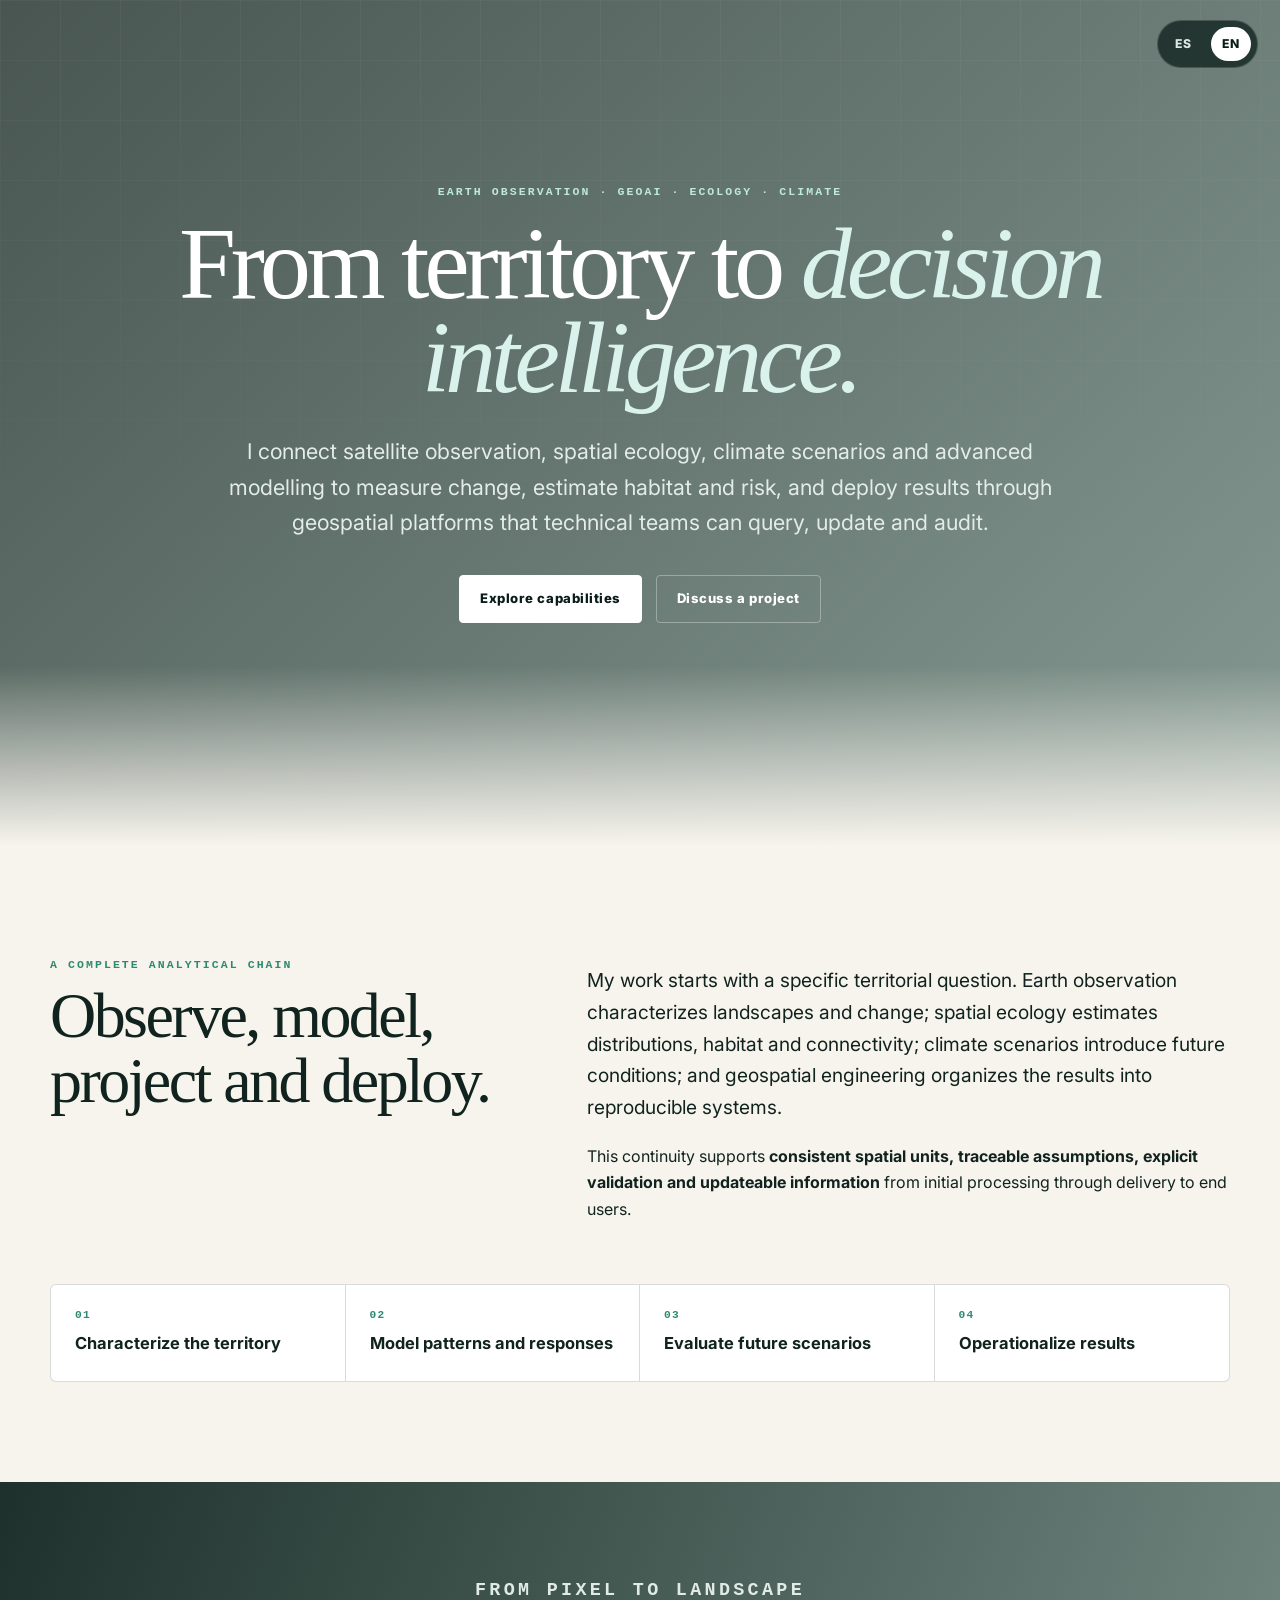
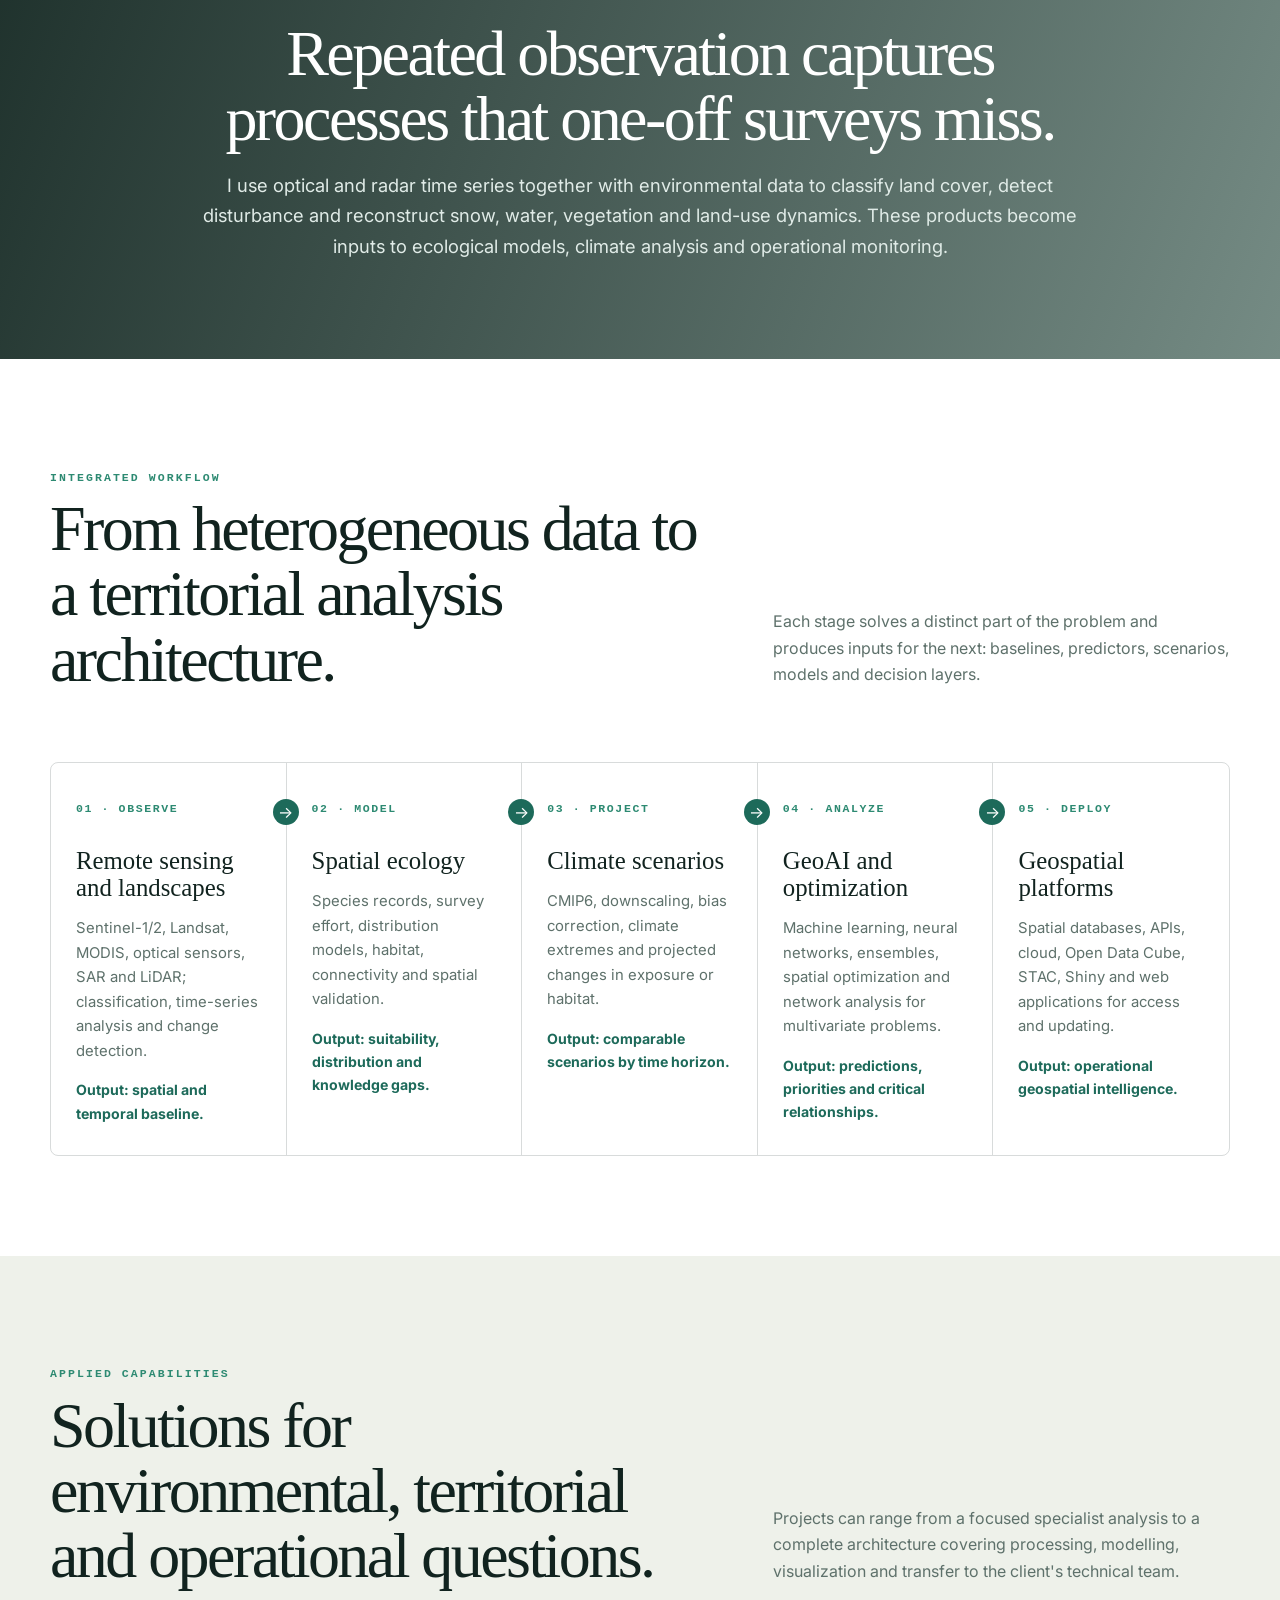
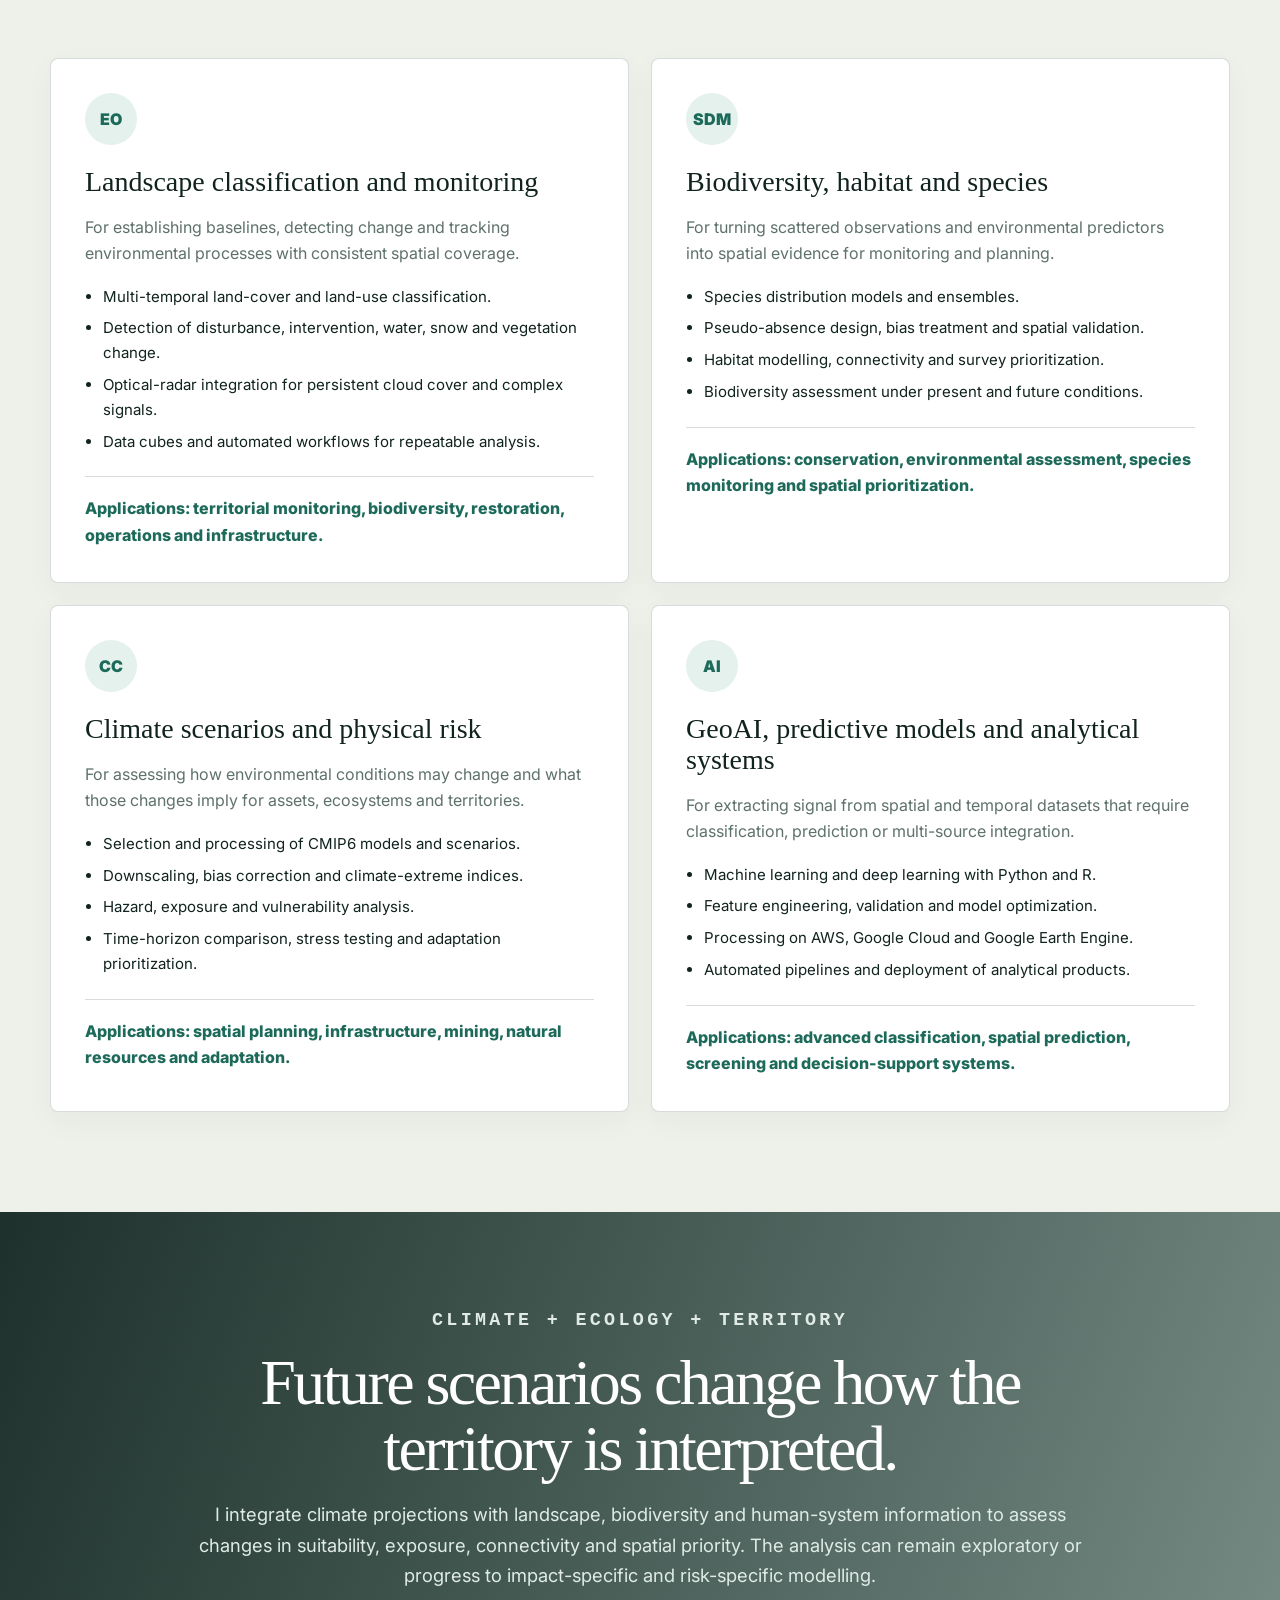
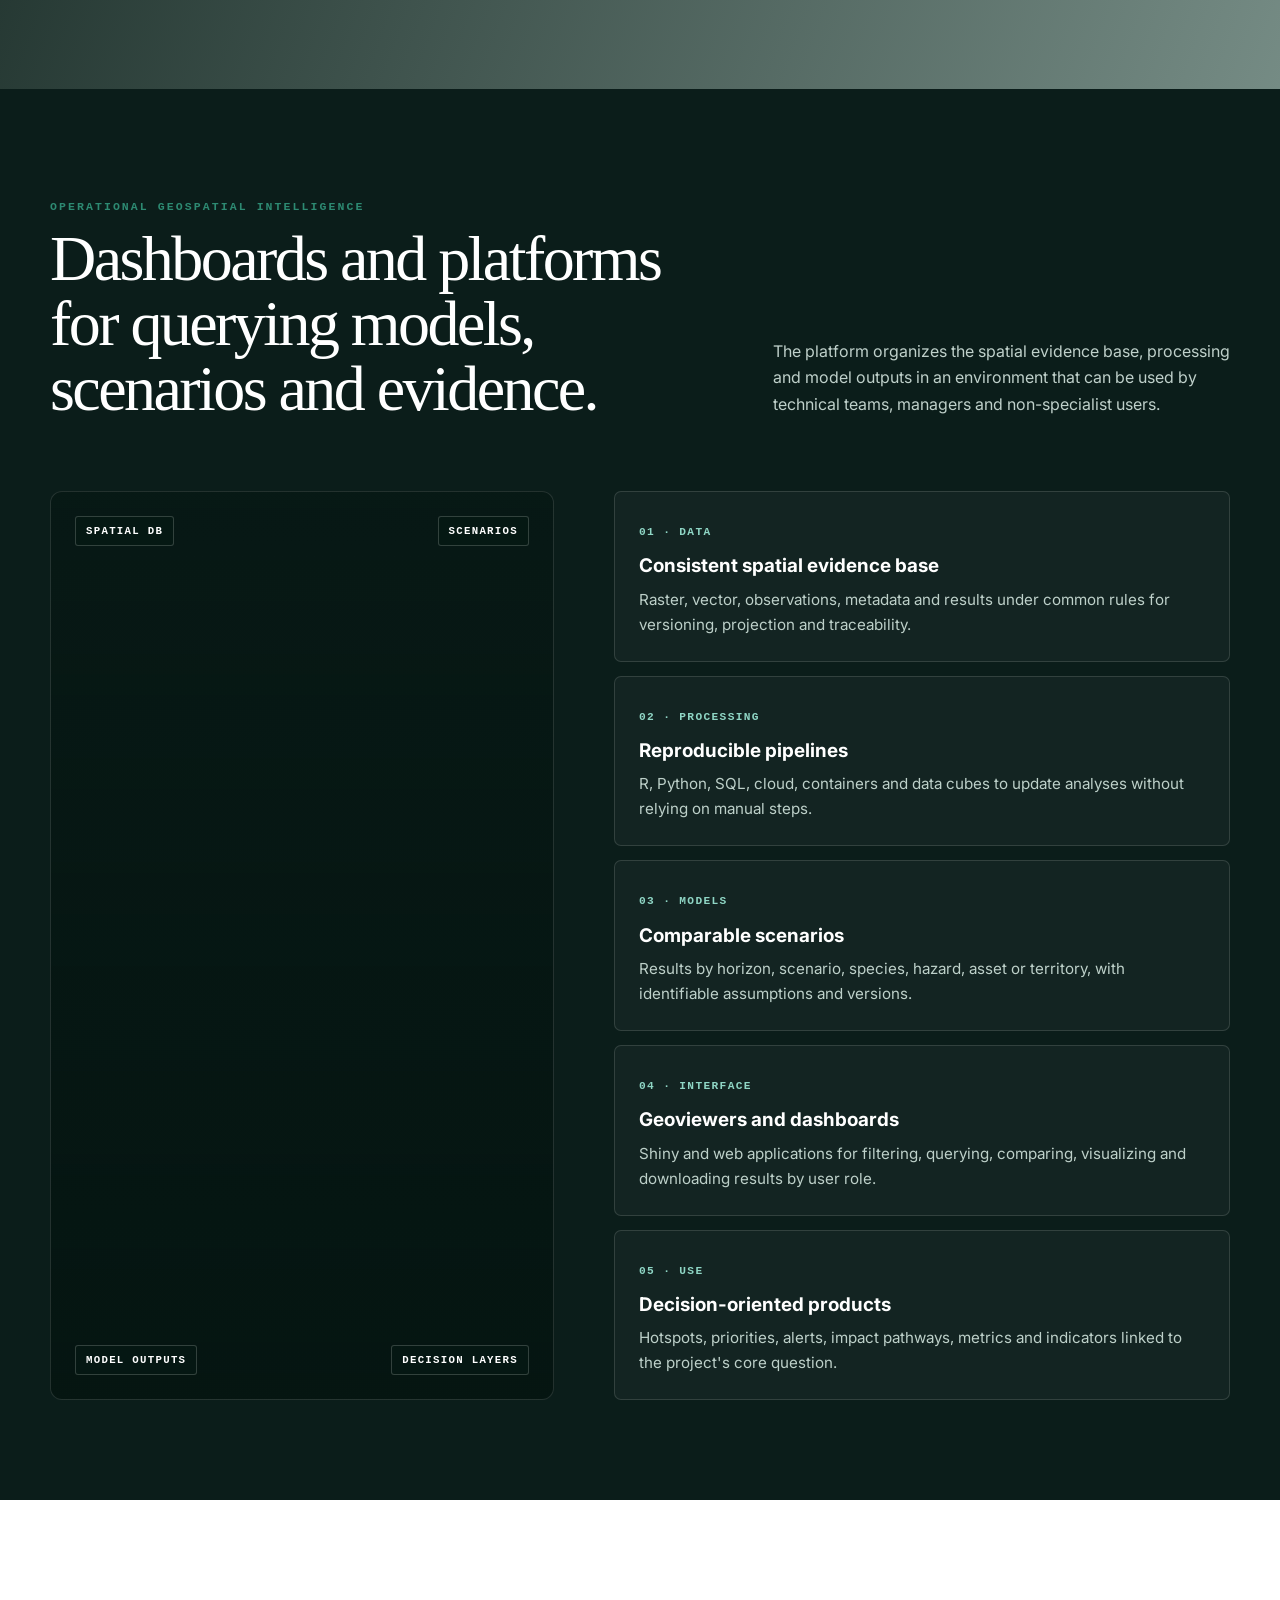
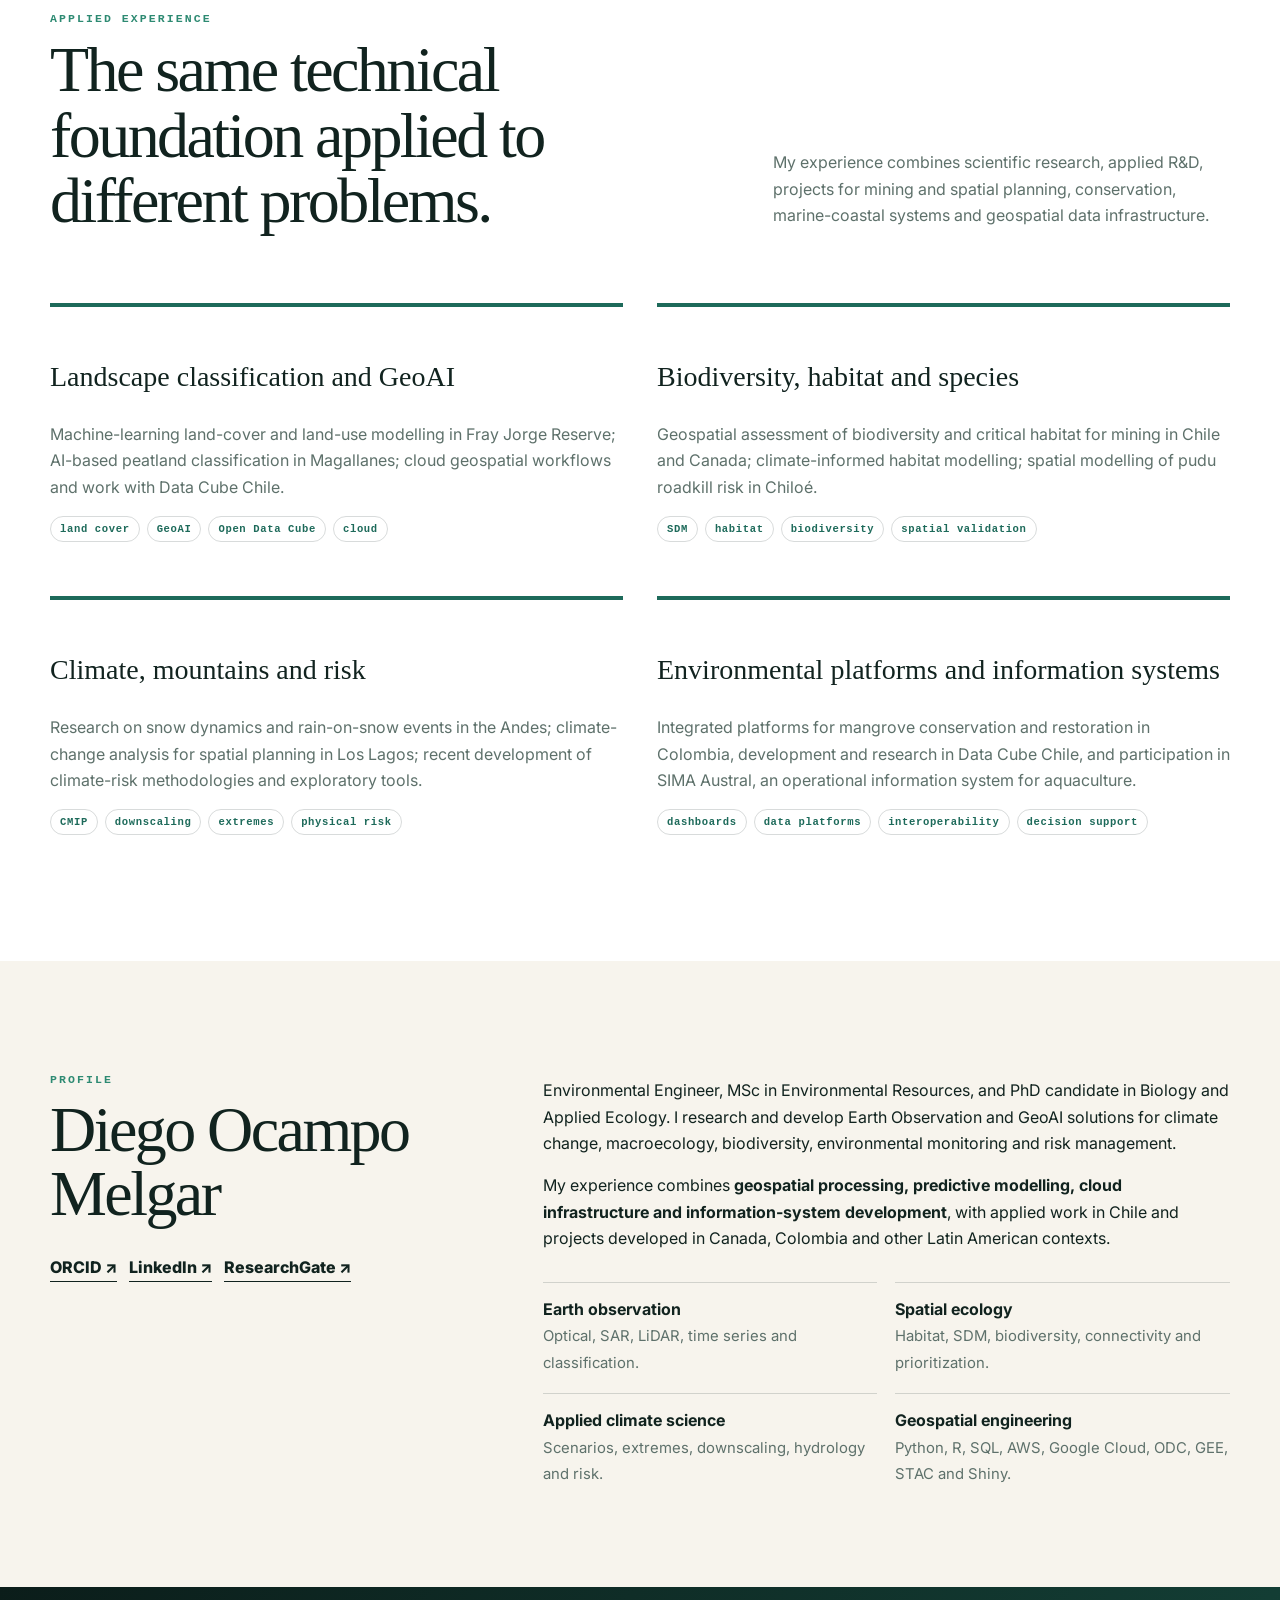
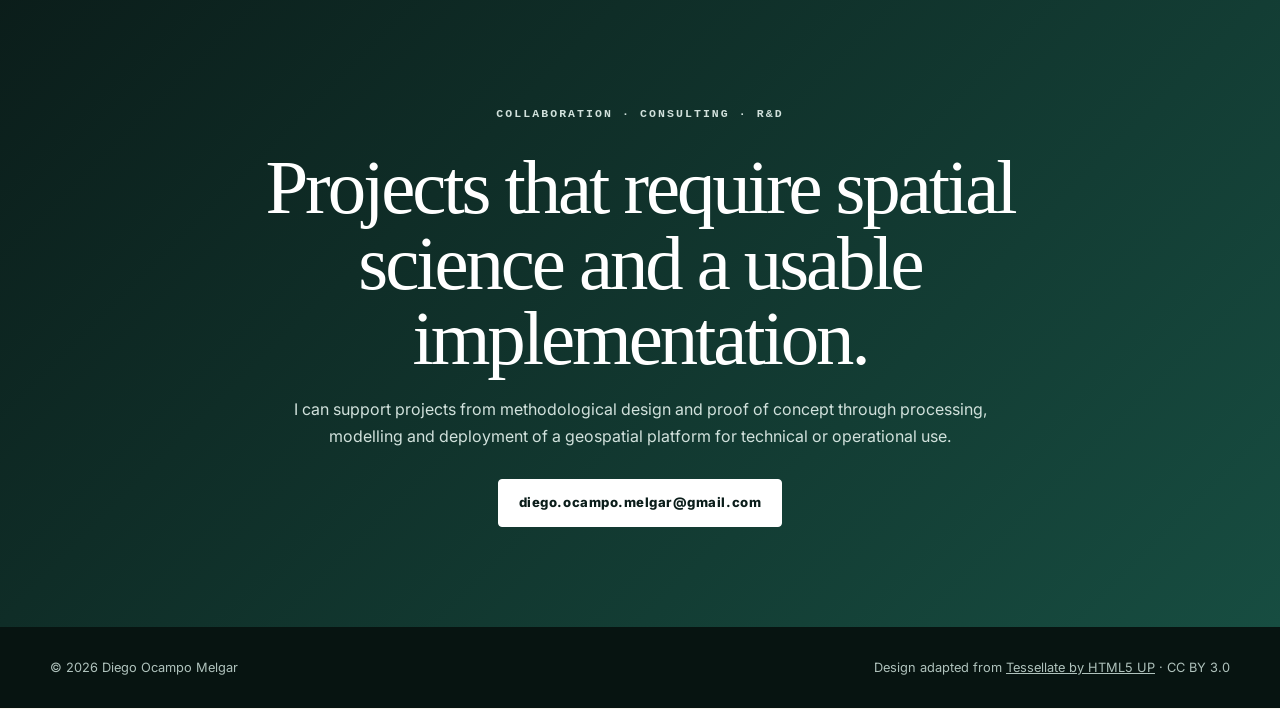
==== en/index.html @ 7937f492 "start" ====
<!DOCTYPE HTML>
<html lang="en">
<head>
  <title>Diego Ocampo Melgar | Earth Observation, GeoAI and Climate Risk</title>
  <meta charset="utf-8" />
  <meta name="viewport" content="width=device-width, initial-scale=1" />
  <meta name="description" content="Earth observation, GeoAI, biodiversity, habitat modelling, climate scenarios and geospatial platforms for environmental and territorial decisions." />
  <meta name="theme-color" content="#0b1d1a" />
  <link rel="alternate" hreflang="es" href="../" />
  <link rel="alternate" hreflang="en" href="./" />
  <link rel="preconnect" href="https://fonts.googleapis.com"><link rel="preconnect" href="https://fonts.gstatic.com" crossorigin>
  <link href="https://fonts.googleapis.com/css2?family=Inter:wght@400;500;600;700;800&display=swap" rel="stylesheet">
  <link rel="stylesheet" href="../assets/css/main.css" />
</head>
<body>
  <nav class="langbar" aria-label="Language"><a href="../">ES</a><a class="active" href="./">EN</a></nav>

  <header id="header"><div class="hero-grid"></div><div class="hero reveal">
    <p class="eyebrow">EARTH OBSERVATION · GEOAI · ECOLOGY · CLIMATE</p>
    <h1>From territory to <em>decision intelligence.</em></h1>
    <p class="lead">I connect satellite observation, spatial ecology, climate scenarios and advanced modelling to measure change, estimate habitat and risk, and deploy results through geospatial platforms that technical teams can query, update and audit.</p>
    <div class="cta"><a class="button primary" href="#services">Explore capabilities</a><a class="button alt" href="mailto:diego.ocampo.melgar@gmail.com">Discuss a project</a></div>
  </div></header>

  <main>
    <section class="section intro"><div class="container">
      <div class="intro-grid reveal">
        <div><p class="eyebrow">A COMPLETE ANALYTICAL CHAIN</p><h2>Observe, model, project and deploy.</h2></div>
        <div>
          <p class="big">My work starts with a specific territorial question. Earth observation characterizes landscapes and change; spatial ecology estimates distributions, habitat and connectivity; climate scenarios introduce future conditions; and geospatial engineering organizes the results into reproducible systems.</p>
          <p>This continuity supports <strong>consistent spatial units, traceable assumptions, explicit validation and updateable information</strong> from initial processing through delivery to end users.</p>
        </div>
      </div>
      <div class="value-strip reveal"><div><b>01</b><strong>Characterize the territory</strong></div><div><b>02</b><strong>Model patterns and responses</strong></div><div><b>03</b><strong>Evaluate future scenarios</strong></div><div><b>04</b><strong>Operationalize results</strong></div></div>
    </div></section>

    <section class="parallax p1"><div class="inner reveal">
      <p class="eyebrow">FROM PIXEL TO LANDSCAPE</p>
      <h2>Repeated observation captures processes that one-off surveys miss.</h2>
      <p>I use optical and radar time series together with environmental data to classify land cover, detect disturbance and reconstruct snow, water, vegetation and land-use dynamics. These products become inputs to ecological models, climate analysis and operational monitoring.</p>
    </div></section>

    <section class="section journey"><div class="container">
      <div class="section-title reveal">
        <div><p class="eyebrow">INTEGRATED WORKFLOW</p><h2>From heterogeneous data to a territorial analysis architecture.</h2></div>
        <p>Each stage solves a distinct part of the problem and produces inputs for the next: baselines, predictors, scenarios, models and decision layers.</p>
      </div>
      <div class="journey-grid reveal">
        <article class="step"><span class="n">01 · OBSERVE</span><h3>Remote sensing and landscapes</h3><p>Sentinel-1/2, Landsat, MODIS, optical sensors, SAR and LiDAR; classification, time-series analysis and change detection.</p><strong>Output: spatial and temporal baseline.</strong></article>
        <article class="step"><span class="n">02 · MODEL</span><h3>Spatial ecology</h3><p>Species records, survey effort, distribution models, habitat, connectivity and spatial validation.</p><strong>Output: suitability, distribution and knowledge gaps.</strong></article>
        <article class="step"><span class="n">03 · PROJECT</span><h3>Climate scenarios</h3><p>CMIP6, downscaling, bias correction, climate extremes and projected changes in exposure or habitat.</p><strong>Output: comparable scenarios by time horizon.</strong></article>
        <article class="step"><span class="n">04 · ANALYZE</span><h3>GeoAI and optimization</h3><p>Machine learning, neural networks, ensembles, spatial optimization and network analysis for multivariate problems.</p><strong>Output: predictions, priorities and critical relationships.</strong></article>
        <article class="step"><span class="n">05 · DEPLOY</span><h3>Geospatial platforms</h3><p>Spatial databases, APIs, cloud, Open Data Cube, STAC, Shiny and web applications for access and updating.</p><strong>Output: operational geospatial intelligence.</strong></article>
      </div>
    </div></section>

    <section id="services" class="section offers"><div class="container">
      <div class="section-title reveal">
        <div><p class="eyebrow">APPLIED CAPABILITIES</p><h2>Solutions for environmental, territorial and operational questions.</h2></div>
        <p>Projects can range from a focused specialist analysis to a complete architecture covering processing, modelling, visualization and transfer to the client's technical team.</p>
      </div>
      <div class="offer-grid">
        <article class="offer reveal"><div class="icon">EO</div><h3>Landscape classification and monitoring</h3><p>For establishing baselines, detecting change and tracking environmental processes with consistent spatial coverage.</p><ul><li>Multi-temporal land-cover and land-use classification.</li><li>Detection of disturbance, intervention, water, snow and vegetation change.</li><li>Optical-radar integration for persistent cloud cover and complex signals.</li><li>Data cubes and automated workflows for repeatable analysis.</li></ul><div class="value">Applications: territorial monitoring, biodiversity, restoration, operations and infrastructure.</div></article>

        <article class="offer reveal"><div class="icon">SDM</div><h3>Biodiversity, habitat and species</h3><p>For turning scattered observations and environmental predictors into spatial evidence for monitoring and planning.</p><ul><li>Species distribution models and ensembles.</li><li>Pseudo-absence design, bias treatment and spatial validation.</li><li>Habitat modelling, connectivity and survey prioritization.</li><li>Biodiversity assessment under present and future conditions.</li></ul><div class="value">Applications: conservation, environmental assessment, species monitoring and spatial prioritization.</div></article>

        <article class="offer reveal"><div class="icon">CC</div><h3>Climate scenarios and physical risk</h3><p>For assessing how environmental conditions may change and what those changes imply for assets, ecosystems and territories.</p><ul><li>Selection and processing of CMIP6 models and scenarios.</li><li>Downscaling, bias correction and climate-extreme indices.</li><li>Hazard, exposure and vulnerability analysis.</li><li>Time-horizon comparison, stress testing and adaptation prioritization.</li></ul><div class="value">Applications: spatial planning, infrastructure, mining, natural resources and adaptation.</div></article>

        <article class="offer reveal"><div class="icon">AI</div><h3>GeoAI, predictive models and analytical systems</h3><p>For extracting signal from spatial and temporal datasets that require classification, prediction or multi-source integration.</p><ul><li>Machine learning and deep learning with Python and R.</li><li>Feature engineering, validation and model optimization.</li><li>Processing on AWS, Google Cloud and Google Earth Engine.</li><li>Automated pipelines and deployment of analytical products.</li></ul><div class="value">Applications: advanced classification, spatial prediction, screening and decision-support systems.</div></article>
      </div>
    </div></section>

    <section class="parallax p2"><div class="inner reveal">
      <p class="eyebrow">CLIMATE + ECOLOGY + TERRITORY</p>
      <h2>Future scenarios change how the territory is interpreted.</h2>
      <p>I integrate climate projections with landscape, biodiversity and human-system information to assess changes in suitability, exposure, connectivity and spatial priority. The analysis can remain exploratory or progress to impact-specific and risk-specific modelling.</p>
    </div></section>

    <section class="section platform"><div class="container">
      <div class="section-title reveal">
        <div><p class="eyebrow">OPERATIONAL GEOSPATIAL INTELLIGENCE</p><h2>Dashboards and platforms for querying models, scenarios and evidence.</h2></div>
        <p>The platform organizes the spatial evidence base, processing and model outputs in an environment that can be used by technical teams, managers and non-specialist users.</p>
      </div>
      <div class="stack reveal">
        <div class="stack-map"><div class="hud"><div class="hud-top"><span>SPATIAL DB</span><span>SCENARIOS</span></div><div class="hud-bottom"><span>MODEL OUTPUTS</span><span>DECISION LAYERS</span></div></div></div>
        <div class="platform-list">
          <div class="platform-item"><b>01 · DATA</b><h3>Consistent spatial evidence base</h3><p>Raster, vector, observations, metadata and results under common rules for versioning, projection and traceability.</p></div>
          <div class="platform-item"><b>02 · PROCESSING</b><h3>Reproducible pipelines</h3><p>R, Python, SQL, cloud, containers and data cubes to update analyses without relying on manual steps.</p></div>
          <div class="platform-item"><b>03 · MODELS</b><h3>Comparable scenarios</h3><p>Results by horizon, scenario, species, hazard, asset or territory, with identifiable assumptions and versions.</p></div>
          <div class="platform-item"><b>04 · INTERFACE</b><h3>Geoviewers and dashboards</h3><p>Shiny and web applications for filtering, querying, comparing, visualizing and downloading results by user role.</p></div>
          <div class="platform-item"><b>05 · USE</b><h3>Decision-oriented products</h3><p>Hotspots, priorities, alerts, impact pathways, metrics and indicators linked to the project's core question.</p></div>
        </div>
      </div>
    </div></section>

    <section class="section casework"><div class="container">
      <div class="section-title reveal">
        <div><p class="eyebrow">APPLIED EXPERIENCE</p><h2>The same technical foundation applied to different problems.</h2></div>
        <p>My experience combines scientific research, applied R&D, projects for mining and spatial planning, conservation, marine-coastal systems and geospatial data infrastructure.</p>
      </div>
      <div class="cases">
        <article class="case reveal"><h3>Landscape classification and GeoAI</h3><p>Machine-learning land-cover and land-use modelling in Fray Jorge Reserve; AI-based peatland classification in Magallanes; cloud geospatial workflows and work with Data Cube Chile.</p><div class="tags"><span>land cover</span><span>GeoAI</span><span>Open Data Cube</span><span>cloud</span></div></article>
        <article class="case reveal"><h3>Biodiversity, habitat and species</h3><p>Geospatial assessment of biodiversity and critical habitat for mining in Chile and Canada; climate-informed habitat modelling; spatial modelling of pudu roadkill risk in Chiloé.</p><div class="tags"><span>SDM</span><span>habitat</span><span>biodiversity</span><span>spatial validation</span></div></article>
        <article class="case reveal"><h3>Climate, mountains and risk</h3><p>Research on snow dynamics and rain-on-snow events in the Andes; climate-change analysis for spatial planning in Los Lagos; recent development of climate-risk methodologies and exploratory tools.</p><div class="tags"><span>CMIP</span><span>downscaling</span><span>extremes</span><span>physical risk</span></div></article>
        <article class="case reveal"><h3>Environmental platforms and information systems</h3><p>Integrated platforms for mangrove conservation and restoration in Colombia, development and research in Data Cube Chile, and participation in SIMA Austral, an operational information system for aquaculture.</p><div class="tags"><span>dashboards</span><span>data platforms</span><span>interoperability</span><span>decision support</span></div></article>
      </div>
    </div></section>

    <section class="section about"><div class="container"><div class="about-grid reveal">
      <div>
        <p class="eyebrow">PROFILE</p><h2>Diego Ocampo Melgar</h2>
        <div class="about-links"><a href="https://orcid.org/0000-0001-8679-6000" target="_blank" rel="noreferrer">ORCID ↗</a><a href="https://cl.linkedin.com/in/diego-ocampo-melgar" target="_blank" rel="noreferrer">LinkedIn ↗</a><a href="https://www.researchgate.net/profile/Diego-Ocampo-Melgar" target="_blank" rel="noreferrer">ResearchGate ↗</a></div>
      </div>
      <div>
        <p class="big">Environmental Engineer, MSc in Environmental Resources, and PhD candidate in Biology and Applied Ecology. I research and develop Earth Observation and GeoAI solutions for climate change, macroecology, biodiversity, environmental monitoring and risk management.</p>
        <p>My experience combines <strong>geospatial processing, predictive modelling, cloud infrastructure and information-system development</strong>, with applied work in Chile and projects developed in Canada, Colombia and other Latin American contexts.</p>
        <div class="cred"><div><b>Earth observation</b><span>Optical, SAR, LiDAR, time series and classification.</span></div><div><b>Spatial ecology</b><span>Habitat, SDM, biodiversity, connectivity and prioritization.</span></div><div><b>Applied climate science</b><span>Scenarios, extremes, downscaling, hydrology and risk.</span></div><div><b>Geospatial engineering</b><span>Python, R, SQL, AWS, Google Cloud, ODC, GEE, STAC and Shiny.</span></div></div>
      </div>
    </div></div></section>

    <section class="section contact"><div class="container reveal">
      <p class="eyebrow">COLLABORATION · CONSULTING · R&D</p>
      <h2>Projects that require spatial science and a usable implementation.</h2>
      <p>I can support projects from methodological design and proof of concept through processing, modelling and deployment of a geospatial platform for technical or operational use.</p>
      <a class="button primary" href="mailto:diego.ocampo.melgar@gmail.com">diego.ocampo.melgar@gmail.com</a>
    </div></section>
  </main>

  <footer class="footer"><div class="container"><span>© <span data-year></span> Diego Ocampo Melgar</span><span class="credit">Design adapted from <a href="https://html5up.net/tessellate" target="_blank" rel="noreferrer">Tessellate by HTML5 UP</a> · CC BY 3.0</span></div></footer>
  <script src="../assets/js/main.js"></script>
</body></html>
---- assets/css/main.css ----
:root{
  --ink:#11231f;--muted:#5e716b;--paper:#f7f4ed;--paper2:#eef1ea;
  --green:#1d6a5a;--green2:#2d8a72;--cyan:#5fb9b0;--sand:#c6a66a;
  --dark:#0b1d1a;--line:rgba(17,35,31,.16);--white:#fff;
  --max:1180px;--shadow:0 24px 70px rgba(6,24,20,.16)
}
*{box-sizing:border-box}html{scroll-behavior:smooth}body{margin:0;color:var(--ink);background:var(--paper);font-family:Inter,system-ui,-apple-system,BlinkMacSystemFont,"Segoe UI",sans-serif;line-height:1.65}a{color:inherit;text-decoration:none}img{max-width:100%;display:block}.container{width:min(var(--max),calc(100% - 44px));margin:auto}.eyebrow{font:700 .72rem/1.2 ui-monospace,SFMono-Regular,Menlo,monospace;letter-spacing:.18em;text-transform:uppercase;color:var(--green2)}
.langbar{position:fixed;top:20px;right:22px;z-index:50;display:flex;align-items:center;gap:8px;padding:6px;background:rgba(9,27,23,.72);backdrop-filter:blur(16px);border:1px solid rgba(255,255,255,.16);border-radius:999px}.langbar a{padding:7px 11px;border-radius:999px;color:#dce9e5;font-size:.76rem;font-weight:800;letter-spacing:.08em}.langbar a.active{background:#fff;color:var(--dark)}
#header{min-height:94vh;display:grid;place-items:center;position:relative;overflow:hidden;color:#fff;background:linear-gradient(135deg,rgba(5,24,20,.72),rgba(9,56,48,.48)),url('https://www.copernicus.eu/system/files/styles/image_of_the_day/private/2025-07/image_day/20250701_Atacama%20snow.png?itok=WmcyDrtD') center/cover fixed}.hero-grid{position:absolute;inset:0;opacity:.16;background-image:linear-gradient(rgba(255,255,255,.22) 1px,transparent 1px),linear-gradient(90deg,rgba(255,255,255,.22) 1px,transparent 1px);background-size:60px 60px;mask-image:linear-gradient(to bottom,black,transparent 80%)}#header:after{content:"";position:absolute;inset:auto 0 0;height:180px;background:linear-gradient(transparent,var(--paper))}.hero{position:relative;z-index:2;width:min(980px,calc(100% - 42px));text-align:center;padding:90px 0 140px}.hero .eyebrow{color:#bde9de}.hero h1{font-family:Georgia,"Times New Roman",serif;font-size:clamp(3.2rem,8vw,7.5rem);line-height:.92;letter-spacing:-.05em;margin:.18em 0 .28em;font-weight:400}.hero h1 em{font-style:italic;color:#d9f2eb}.hero .lead{max-width:850px;margin:0 auto 34px;font-size:clamp(1.05rem,2vw,1.35rem);color:#e3ece8}.cta{display:inline-flex;gap:14px;flex-wrap:wrap;justify-content:center}.button{display:inline-flex;align-items:center;justify-content:center;min-height:48px;padding:0 20px;border-radius:4px;border:1px solid rgba(255,255,255,.32);font-weight:800;font-size:.82rem;letter-spacing:.04em}.button.primary{background:#fff;color:var(--dark);border-color:#fff}.button.alt{background:transparent;color:#fff}.button.dark{background:var(--dark);color:#fff;border-color:var(--dark)}
.section{padding:100px 0}.intro{background:var(--paper)}.intro-grid{display:grid;grid-template-columns:.82fr 1.18fr;gap:90px;align-items:start}.intro h2,.section-title h2{font:400 clamp(2.3rem,5vw,4.6rem)/1.02 Georgia,"Times New Roman",serif;letter-spacing:-.04em;margin:.18em 0}.intro .big{font-size:1.2rem}.value-strip{margin-top:46px;display:grid;grid-template-columns:repeat(4,1fr);border:1px solid var(--line);border-radius:6px;overflow:hidden;background:#fff}.value-strip>div{padding:24px;border-right:1px solid var(--line)}.value-strip>div:last-child{border:0}.value-strip b{display:block;font:700 .7rem ui-monospace,SFMono-Regular,Menlo,monospace;color:var(--green2);letter-spacing:.12em}.value-strip strong{display:block;margin-top:9px;font-size:1.03rem}
.parallax{min-height:470px;display:grid;place-items:center;position:relative;color:#fff;background-attachment:fixed;background-size:cover;background-position:center}.parallax:before{content:"";position:absolute;inset:0;background:linear-gradient(110deg,rgba(6,27,22,.90),rgba(10,53,46,.55))}.parallax .inner{position:relative;z-index:2;width:min(920px,calc(100% - 44px));text-align:center;padding:80px 0}.parallax h2{font:400 clamp(2.2rem,5vw,4.4rem)/1.02 Georgia,"Times New Roman",serif;letter-spacing:-.04em;margin:.25em 0}.parallax p{font-size:1.15rem;color:#e0ebe7}.p1{background-image:url('https://www.copernicus.eu/system/files/styles/image_of_the_day/private/2023-07/image_day/20230723_LakeInPatagonia.jpg?itok=2L0FcWrY')}.p2{background-image:url('https://www.copernicus.eu/system/files/2021-11/image_day/20211114_ViedmaGlacier.jpg')}
.section-title{display:grid;grid-template-columns:1fr .7fr;gap:70px;align-items:end;margin-bottom:58px}.section-title p:last-child{color:var(--muted)}.journey{background:#fff}.journey-grid{display:grid;grid-template-columns:repeat(5,1fr);gap:0;border:1px solid var(--line);border-radius:8px;overflow:hidden}.step{padding:30px 25px;min-height:285px;border-right:1px solid var(--line);position:relative}.step:last-child{border:0}.step .n{font:800 .72rem ui-monospace,SFMono-Regular,Menlo,monospace;color:var(--green2);letter-spacing:.14em}.step h3{font:400 1.55rem/1.1 Georgia,"Times New Roman",serif;margin:28px 0 13px}.step p{font-size:.93rem;color:var(--muted)}.step:after{content:"→";position:absolute;right:-13px;top:36px;width:26px;height:26px;display:grid;place-items:center;border-radius:50%;background:var(--green);color:#fff;z-index:2}.step:last-child:after{display:none}.step strong{display:block;margin-top:14px;font-size:.88rem;color:var(--green)}
.offers{background:var(--paper2)}.offer-grid{display:grid;grid-template-columns:repeat(2,1fr);gap:22px}.offer{background:#fff;border:1px solid var(--line);padding:34px;border-radius:8px;box-shadow:0 10px 30px rgba(15,44,36,.04)}.offer .icon{width:52px;height:52px;border-radius:50%;display:grid;place-items:center;background:#e4f1ed;color:var(--green);font-weight:900}.offer h3{font:400 1.75rem/1.1 Georgia,"Times New Roman",serif;margin:22px 0 12px}.offer p{color:var(--muted)}.offer ul{padding-left:18px;margin:18px 0 0}.offer li{margin:7px 0;font-size:.94rem}.offer .value{margin-top:22px;padding-top:18px;border-top:1px solid var(--line);font-weight:800;color:var(--green)}
.platform{background:var(--dark);color:#fff}.platform .section-title p:last-child{color:#bfd0ca}.stack{display:grid;grid-template-columns:.9fr 1.1fr;gap:60px}.stack-map{position:relative;min-height:520px;border:1px solid rgba(255,255,255,.12);border-radius:12px;overflow:hidden;background:linear-gradient(rgba(4,20,16,.48),rgba(4,20,16,.82)),url('https://www.copernicus.eu/system/files/styles/image_of_the_day_square/private/2022-11/image_day/20221117-Tierra_del_Fuego.jpg?itok=7Wr2ffgh') center/cover}.stack-map .hud{position:absolute;inset:24px;display:flex;flex-direction:column;justify-content:space-between}.hud-top,.hud-bottom{display:flex;justify-content:space-between;gap:12px}.hud span{font:700 .67rem ui-monospace,SFMono-Regular,Menlo,monospace;letter-spacing:.12em;padding:8px 10px;background:rgba(6,25,20,.72);border:1px solid rgba(255,255,255,.18);border-radius:3px}.platform-list{display:grid;gap:14px}.platform-item{border:1px solid rgba(255,255,255,.13);padding:24px;border-radius:7px;background:rgba(255,255,255,.035)}.platform-item b{font:800 .7rem ui-monospace,SFMono-Regular,Menlo,monospace;color:#8fd6c5;letter-spacing:.12em}.platform-item h3{margin:8px 0 5px;font-size:1.18rem}.platform-item p{margin:0;color:#bdd0c9;font-size:.95rem}
.casework{background:#fff}.cases{display:grid;grid-template-columns:repeat(2,1fr);gap:28px 34px}.case{border-top:4px solid var(--green);padding:26px 0}.case h3{font:400 1.75rem/1.15 Georgia,"Times New Roman",serif}.case p{color:var(--muted)}.case .tags{display:flex;gap:7px;flex-wrap:wrap;margin-top:16px}.tags span{font:700 .66rem ui-monospace,SFMono-Regular,Menlo,monospace;letter-spacing:.06em;border:1px solid var(--line);border-radius:999px;padding:6px 9px;color:var(--green)}
.about{background:var(--paper)}.about-grid{display:grid;grid-template-columns:.75fr 1.25fr;gap:80px}.about h2{font:400 clamp(2.4rem,5vw,4.7rem)/1 Georgia,"Times New Roman",serif;letter-spacing:-.04em;margin:.15em 0}.about-links{display:flex;gap:12px;flex-wrap:wrap;margin-top:28px}.about-links a{font-weight:800;border-bottom:1px solid currentColor}.cred{display:grid;grid-template-columns:repeat(2,1fr);gap:18px;margin-top:30px}.cred>div{border-top:1px solid var(--line);padding-top:13px}.cred b{display:block}.cred span{color:var(--muted);font-size:.93rem}
.contact{background:linear-gradient(135deg,#0b1d1a,#174d41);color:#fff;text-align:center}.contact h2{font:400 clamp(2.6rem,6vw,5.6rem)/.98 Georgia,"Times New Roman",serif;letter-spacing:-.04em;margin:.18em auto;max-width:950px}.contact p{max-width:760px;margin:20px auto 30px;color:#d1e1dc}.footer{padding:30px 0;background:#071411;color:#afc2bc;font-size:.8rem}.footer .container{display:flex;justify-content:space-between;gap:20px;align-items:center}.credit a{text-decoration:underline}
.reveal{opacity:0;transform:translateY(22px);transition:.7s ease}.reveal.visible{opacity:1;transform:none}
@media(max-width:900px){#header,.parallax{background-attachment:scroll}.intro-grid,.section-title,.stack,.about-grid{grid-template-columns:1fr;gap:30px}.value-strip{grid-template-columns:repeat(2,1fr)}.journey-grid{grid-template-columns:1fr}.step{min-height:auto;border-right:0;border-bottom:1px solid var(--line)}.step:after{content:"↓";right:24px;top:auto;bottom:-13px}.offer-grid,.cases{grid-template-columns:1fr}.cred{grid-template-columns:1fr 1fr}.section{padding:75px 0}.hero{padding-top:120px}.footer .container{flex-direction:column;align-items:flex-start}}
@media(max-width:560px){.container{width:min(100% - 28px,var(--max))}.value-strip{grid-template-columns:1fr}.value-strip>div{border-right:0;border-bottom:1px solid var(--line)}.cred{grid-template-columns:1fr}.hero h1{font-size:3.25rem}.langbar{top:12px;right:12px}.section{padding:62px 0}}
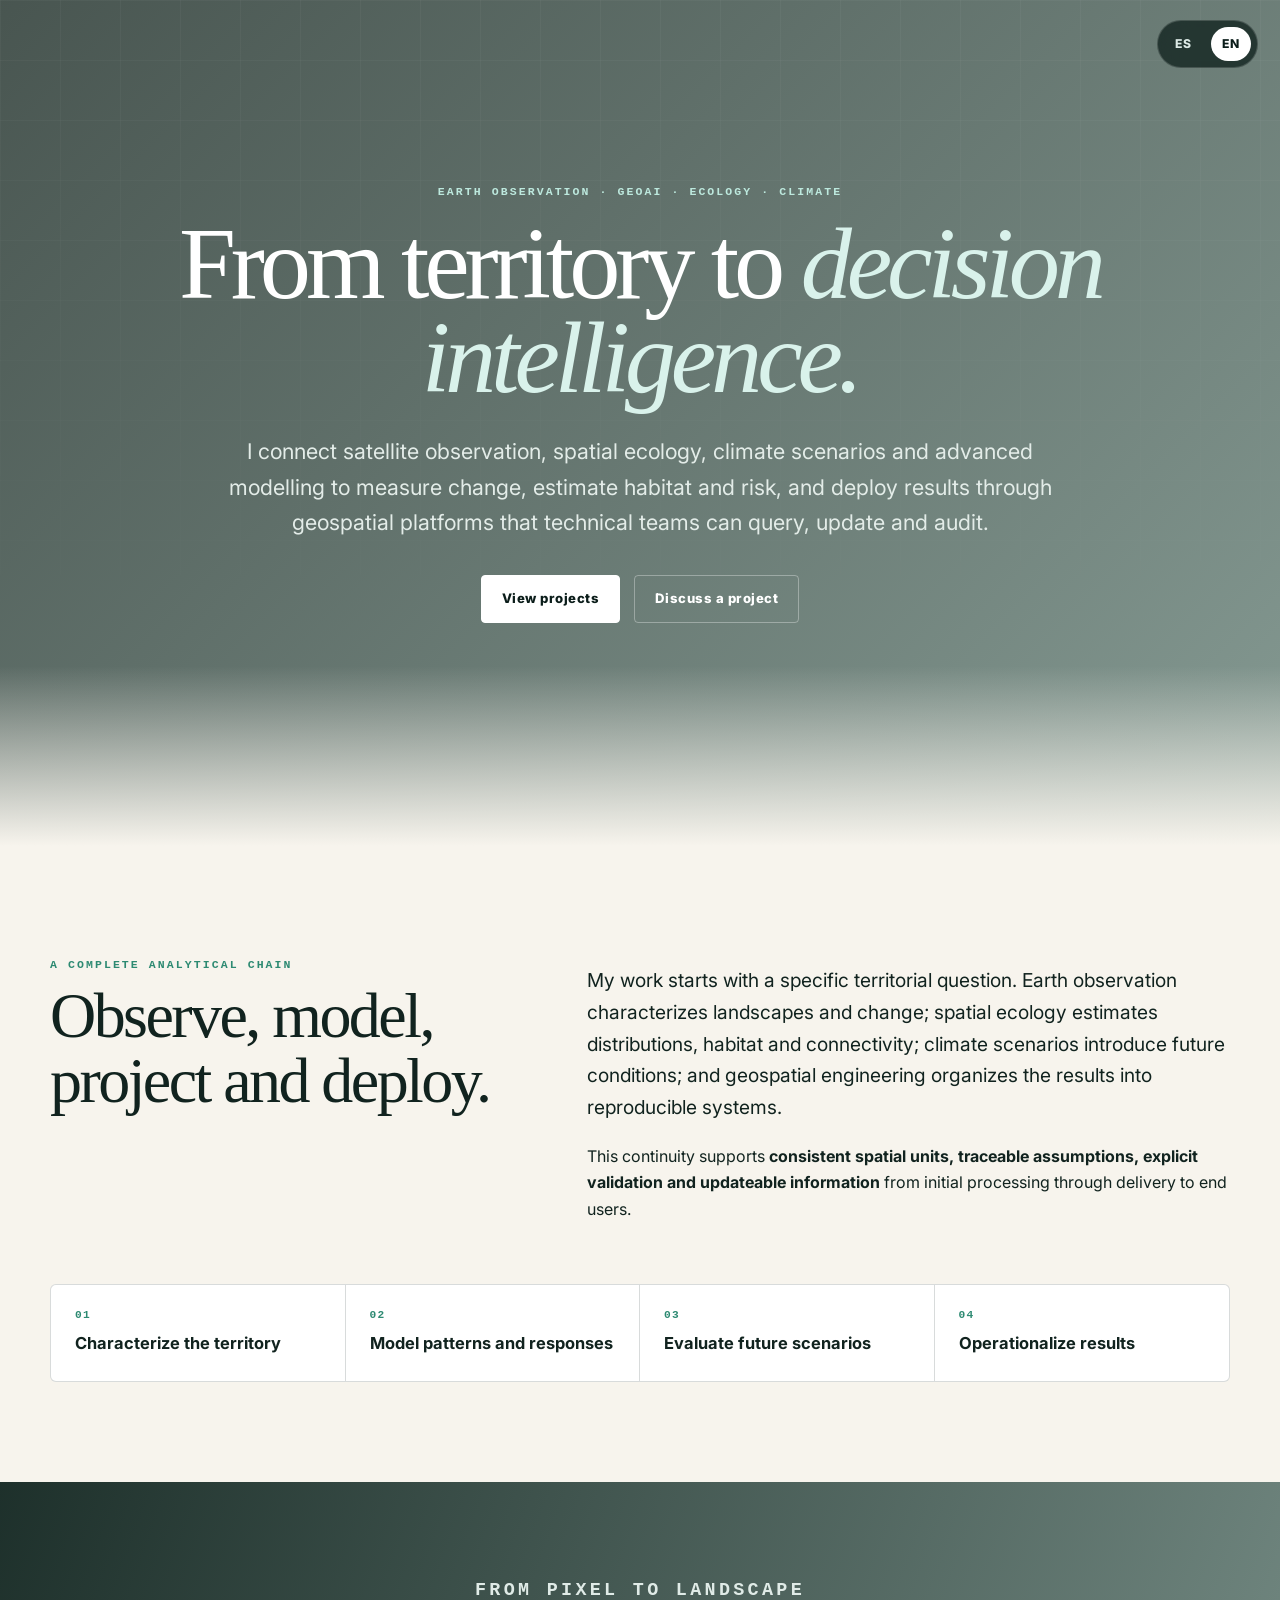
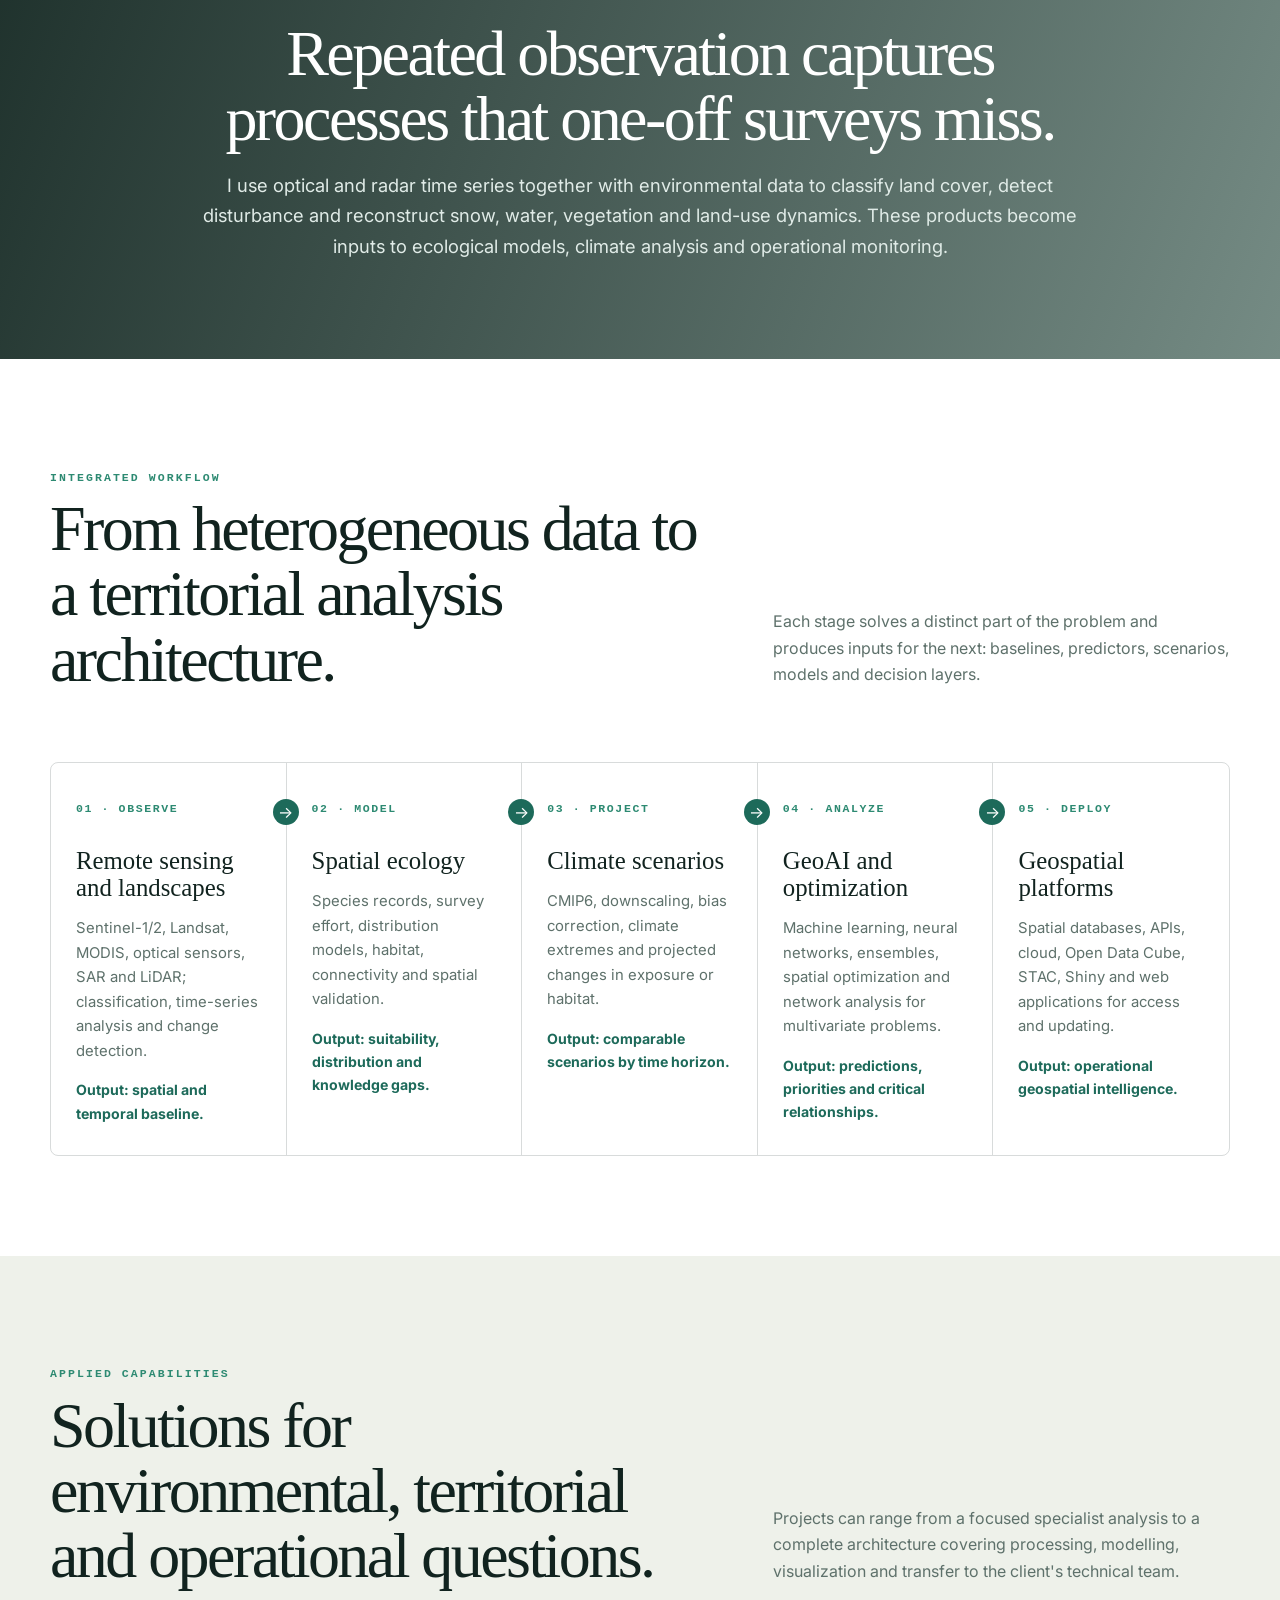
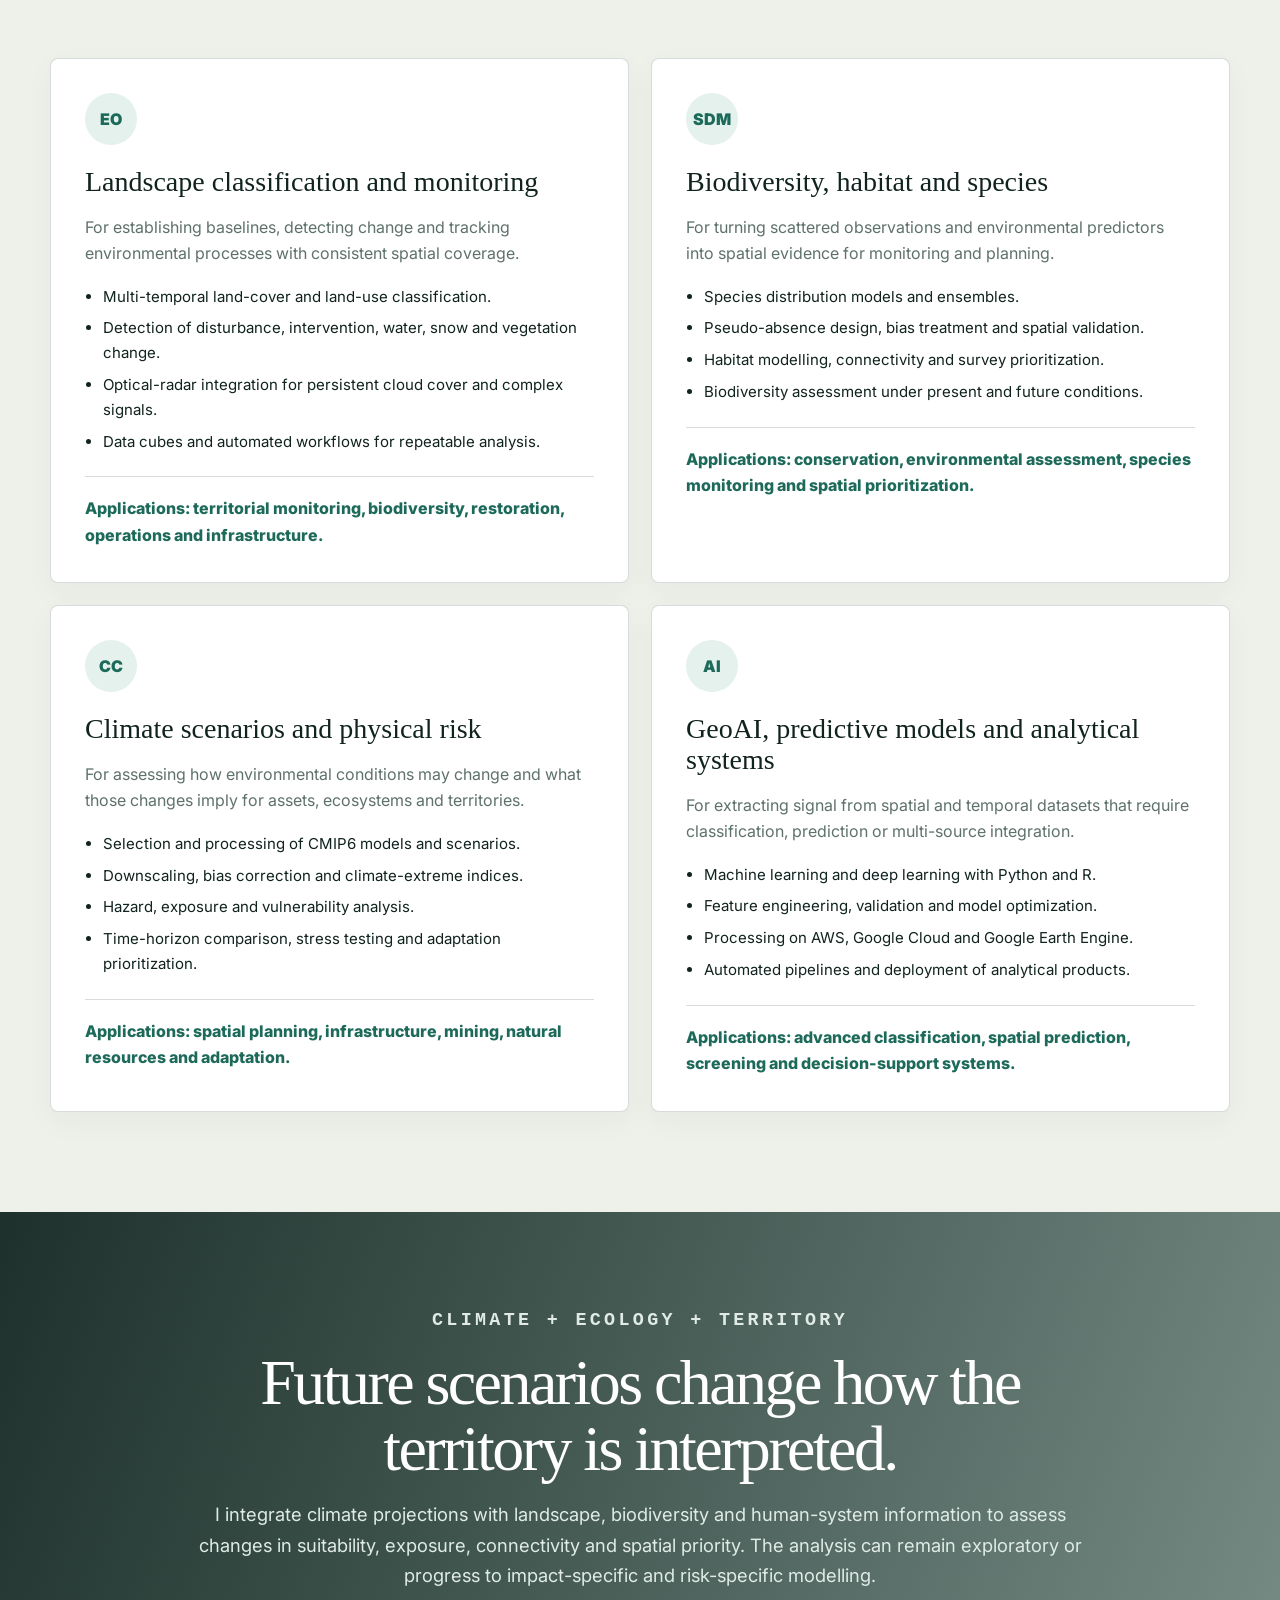
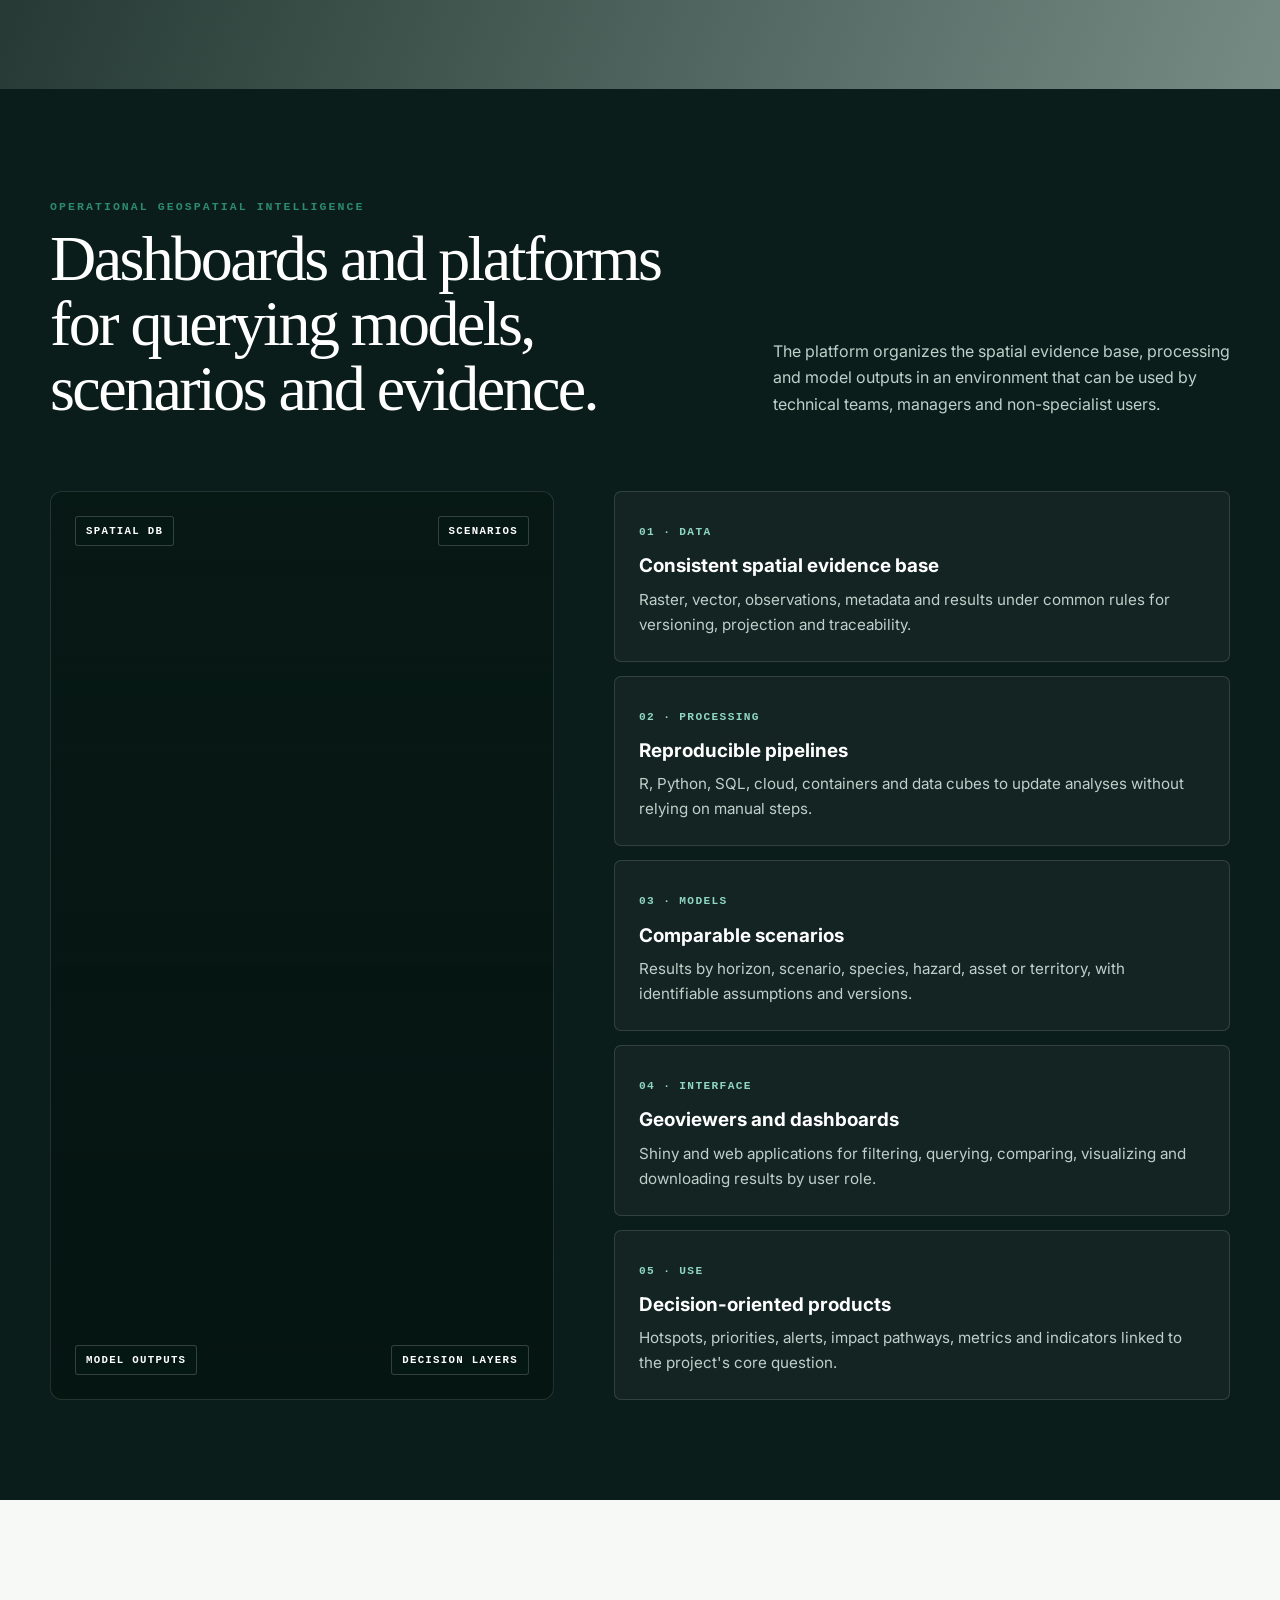
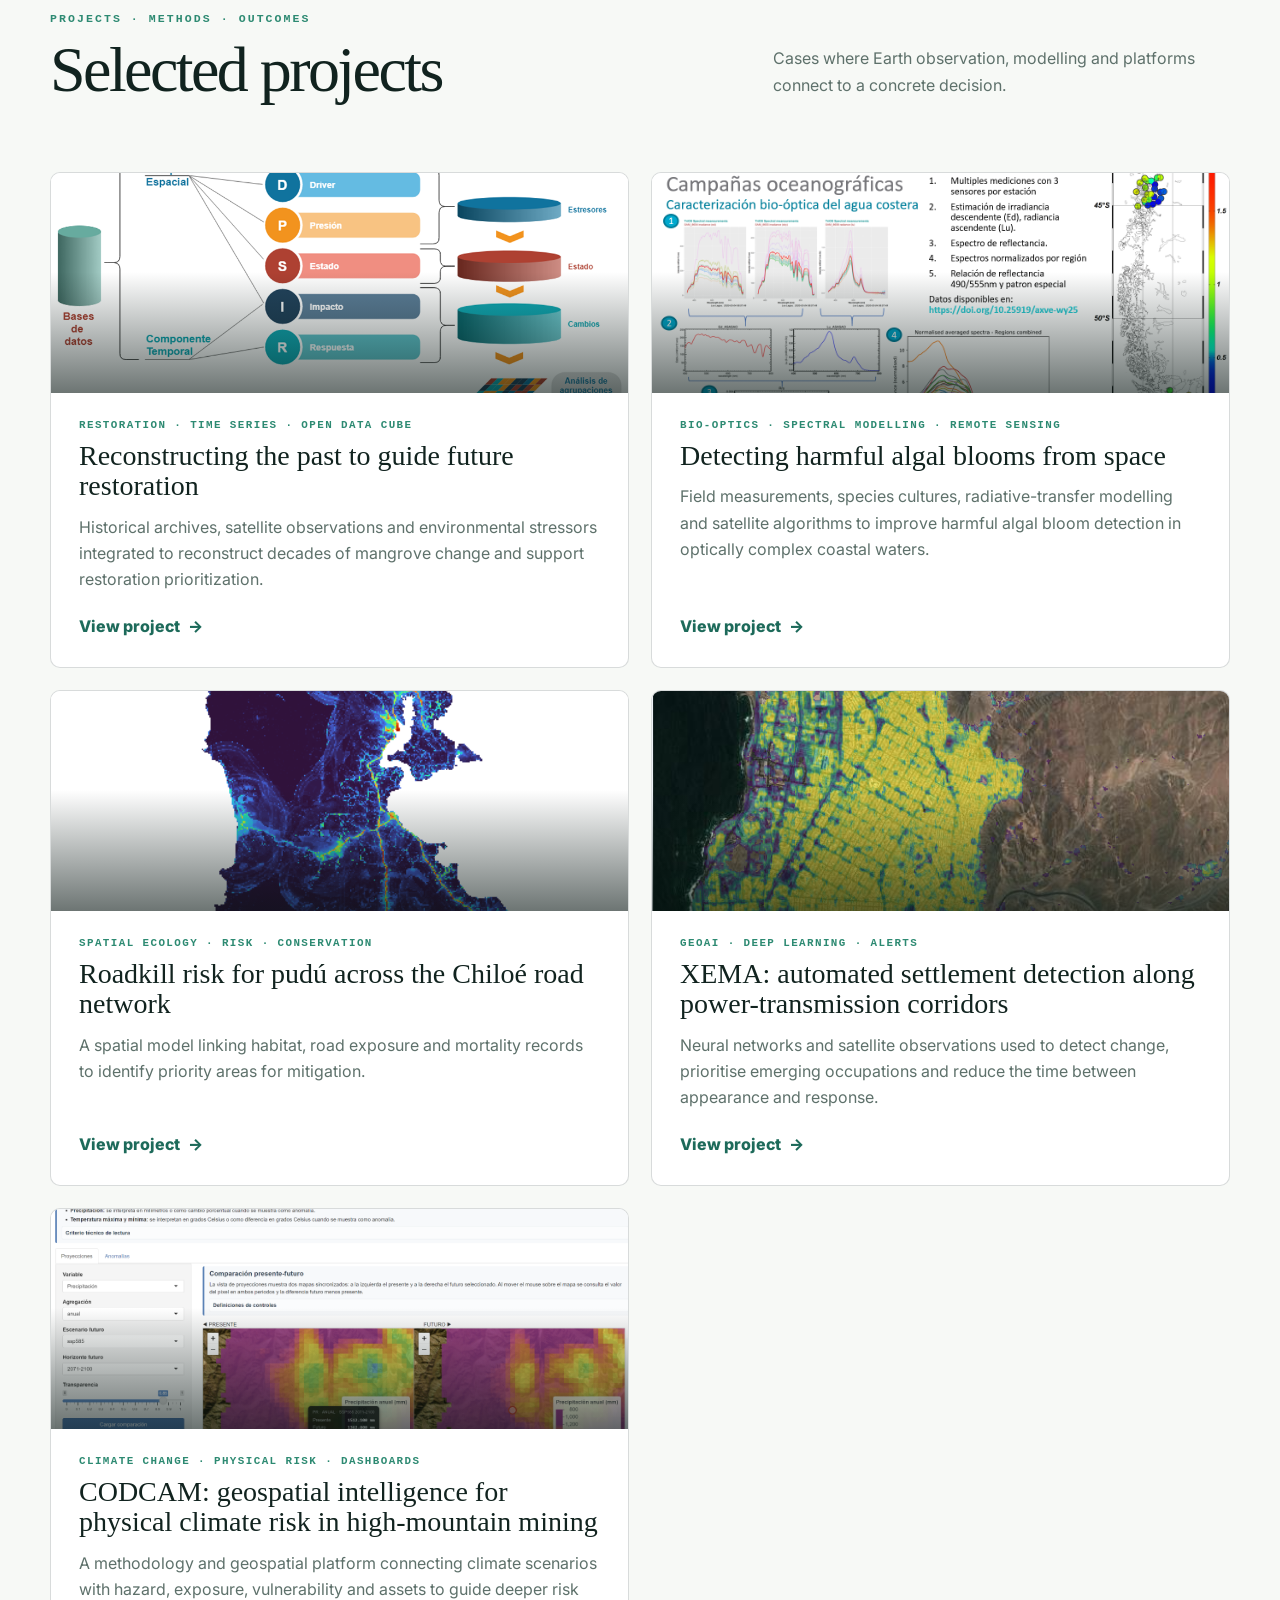
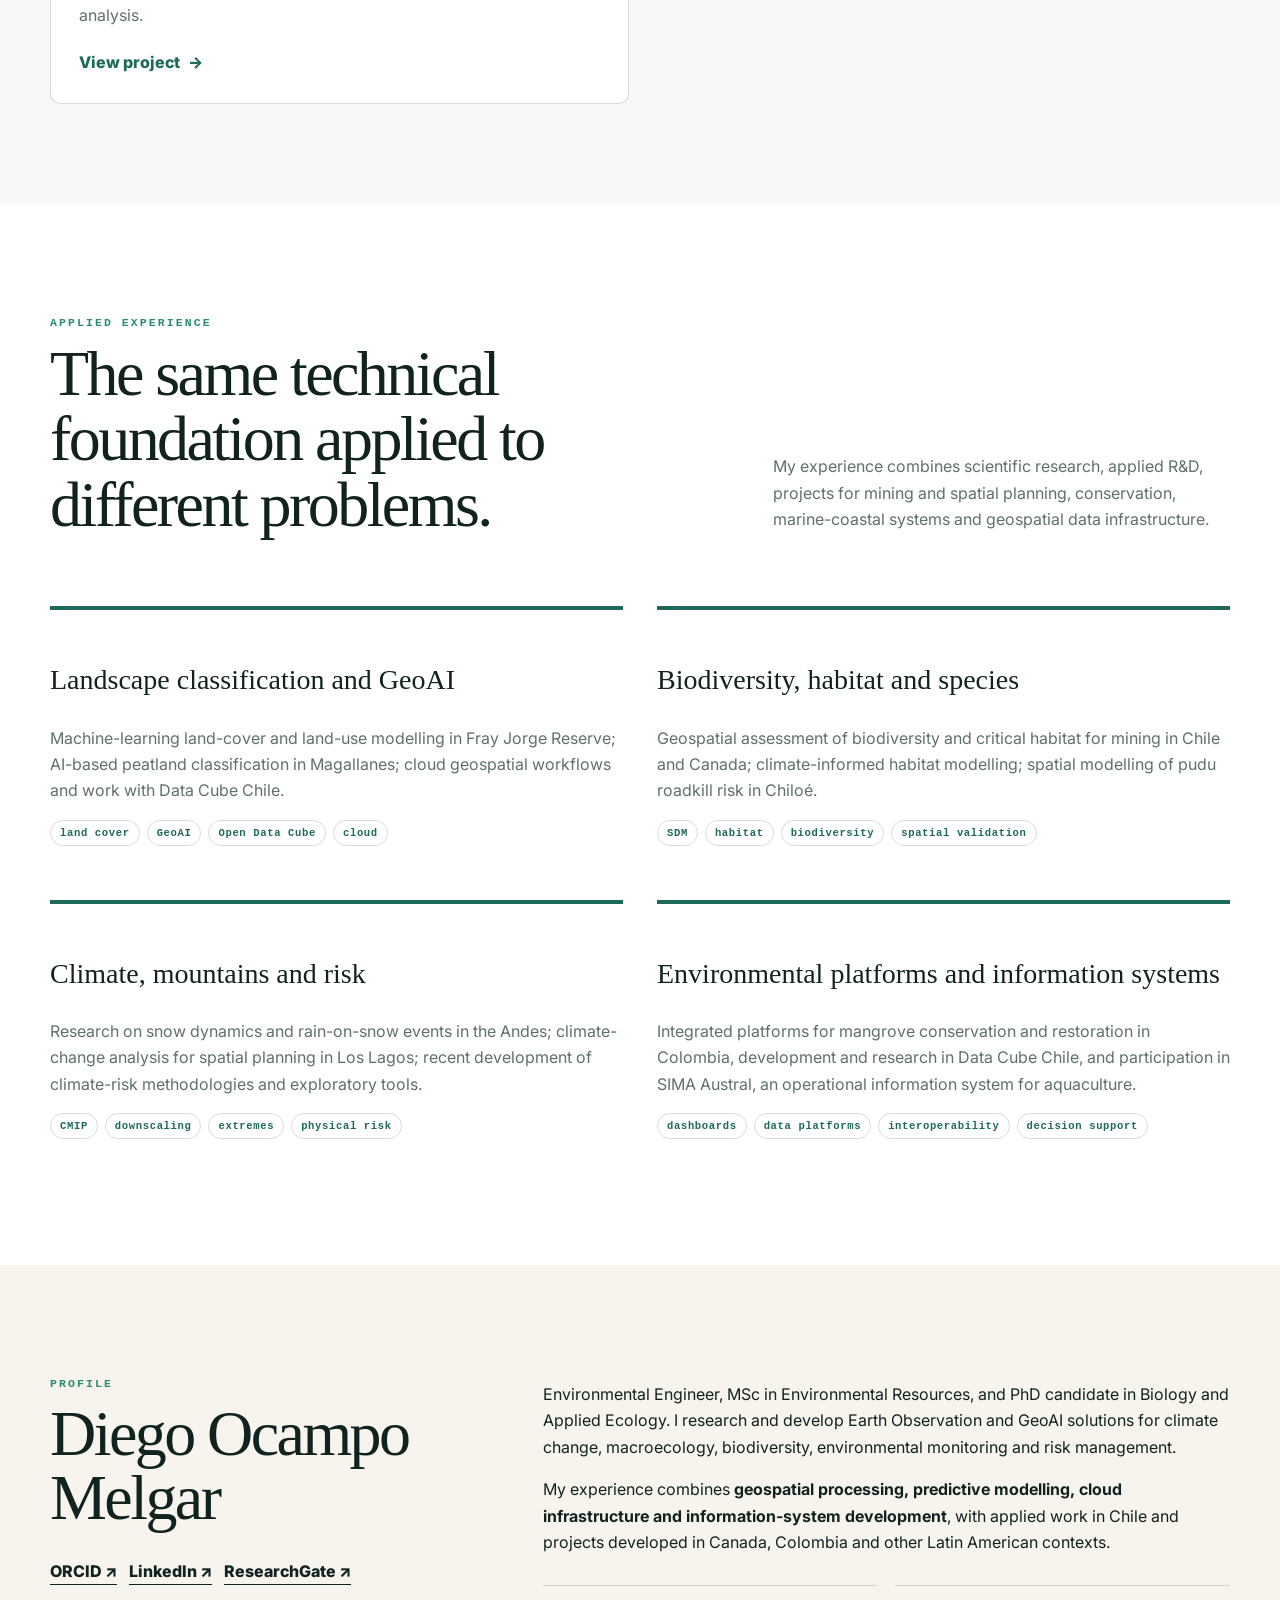
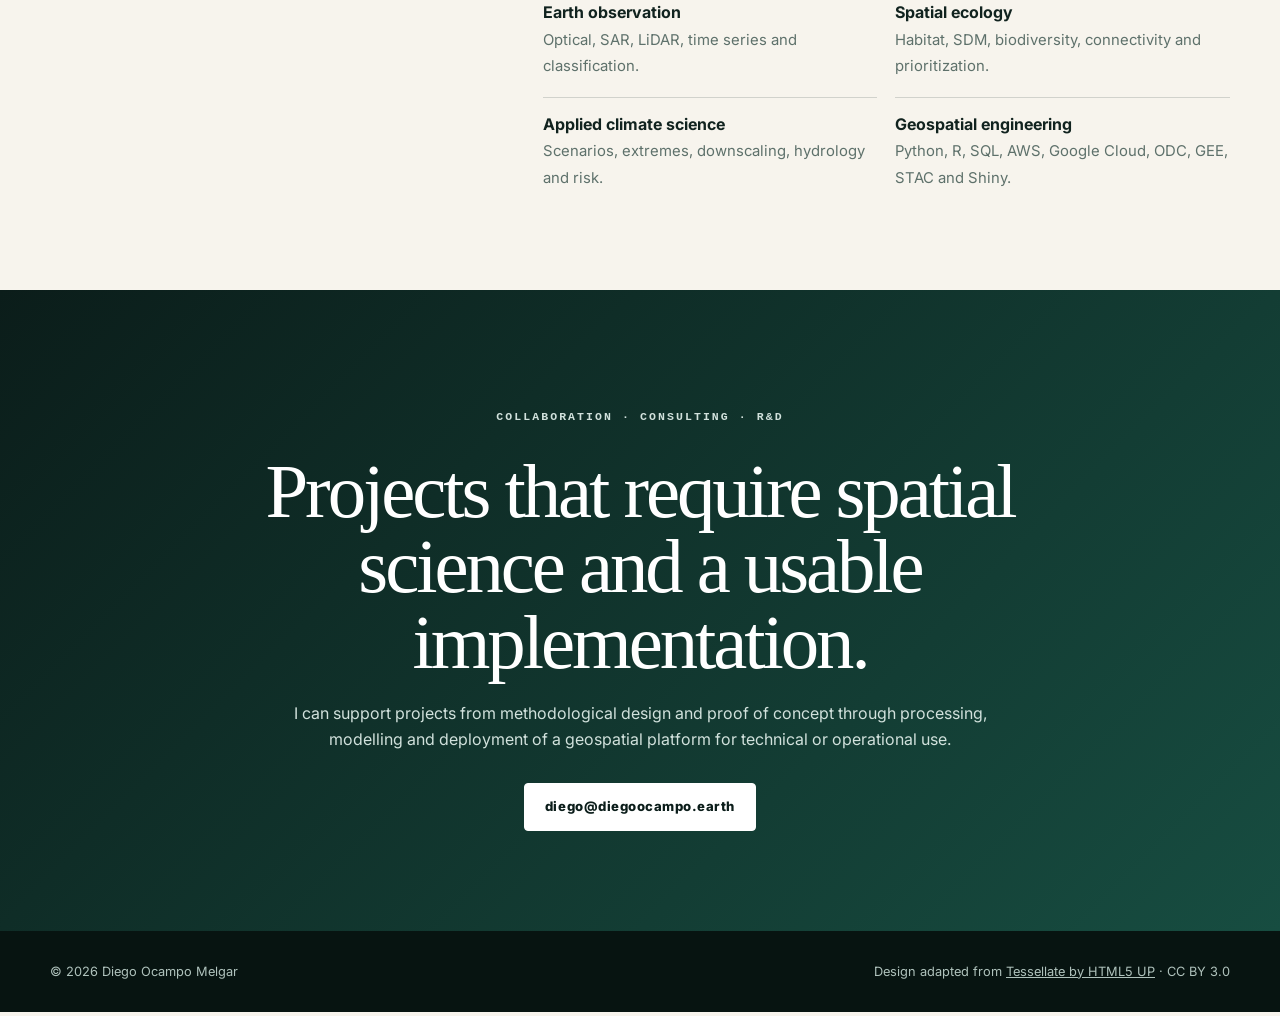
==== commit f03f9b54: "projects added" ====
--- a/en/index.html
+++ b/en/index.html
@@ -1,15 +1,122 @@
 <!DOCTYPE HTML>
 <html lang="en">
 <head>
-  <title>Diego Ocampo Melgar | Earth Observation, GeoAI and Climate Risk</title>
   <meta charset="utf-8" />
   <meta name="viewport" content="width=device-width, initial-scale=1" />
-  <meta name="description" content="Earth observation, GeoAI, biodiversity, habitat modelling, climate scenarios and geospatial platforms for environmental and territorial decisions." />
+  <title>Diego Ocampo Melgar | GeoAI, Earth Observation, Biodiversity and Climate Risk</title>
+  <meta name="description" content="Researcher in GeoAI and Earth observation working on biodiversity, habitat modelling, climate change scenarios, climate risk and geospatial decision-support platforms." />
+  <meta name="author" content="Diego Ocampo Melgar" />
+  <meta name="robots" content="index, follow, max-image-preview:large" />
   <meta name="theme-color" content="#0b1d1a" />
-  <link rel="alternate" hreflang="es" href="../" />
-  <link rel="alternate" hreflang="en" href="./" />
-  <link rel="preconnect" href="https://fonts.googleapis.com"><link rel="preconnect" href="https://fonts.gstatic.com" crossorigin>
-  <link href="https://fonts.googleapis.com/css2?family=Inter:wght@400;500;600;700;800&display=swap" rel="stylesheet">
+
+  <link rel="canonical" href="https://diegoocampo.earth/en/" />
+  <link rel="alternate" hreflang="es" href="https://diegoocampo.earth/" />
+  <link rel="alternate" hreflang="en" href="https://diegoocampo.earth/en/" />
+  <link rel="alternate" hreflang="x-default" href="https://diegoocampo.earth/" />
+
+  <meta property="og:type" content="website" />
+  <meta property="og:site_name" content="Diego Ocampo Melgar" />
+  <meta property="og:locale" content="en_US" />
+  <meta property="og:locale:alternate" content="es_CL" />
+  <meta property="og:title" content="Diego Ocampo Melgar | GeoAI, Earth Observation, Biodiversity and Climate Risk" />
+  <meta property="og:description" content="GeoAI, Earth observation, biodiversity, habitat modelling, climate scenarios and geospatial platforms for environmental and territorial problems." />
+  <meta property="og:url" content="https://diegoocampo.earth/en/" />
+  <meta property="og:image" content="https://www.copernicus.eu/system/files/styles/image_of_the_day/private/2025-07/image_day/20250701_Atacama%20snow.png?itok=WmcyDrtD" />
+  <meta property="og:image:alt" content="Satellite view of high mountain snow in the Atacama Desert" />
+
+  <meta name="twitter:card" content="summary_large_image" />
+  <meta name="twitter:title" content="Diego Ocampo Melgar | GeoAI, Earth Observation and Climate Risk" />
+  <meta name="twitter:description" content="Research and development in GeoAI, biodiversity, climate scenarios and geospatial platforms." />
+  <meta name="twitter:image" content="https://www.copernicus.eu/system/files/styles/image_of_the_day/private/2025-07/image_day/20250701_Atacama%20snow.png?itok=WmcyDrtD" />
+
+  <script type="application/ld+json">
+  {
+    "@context": "https://schema.org",
+    "@type": "Person",
+    "@id": "https://diegoocampo.earth/#diego-ocampo-melgar",
+    "name": "Diego Ocampo Melgar",
+    "url": "https://diegoocampo.earth/",
+    "email": "mailto:diego@diegoocampo.earth",
+    "jobTitle": "Researcher in Earth Observation and GeoAI",
+    "description": "Researcher in Earth Observation and GeoAI applied to climate change, macroecology, environmental monitoring and risk management.",
+    "sameAs": [
+      "https://orcid.org/0000-0001-8679-6000",
+      "https://www.linkedin.com/in/diego-ocampo-melgar/",
+      "https://www.researchgate.net/profile/Diego-Ocampo-Melgar",
+      "https://github.com/docampo16"
+    ],
+    "knowsAbout": [
+      "GeoAI",
+      "Earth Observation",
+      "Remote Sensing",
+      "Landscape Classification",
+      "Species Distribution Modelling",
+      "Biodiversity",
+      "Climate Change Scenarios",
+      "Climate Risk",
+      "Machine Learning",
+      "Deep Learning",
+      "Geospatial Analysis",
+      "Geospatial Platforms"
+    ]
+  }
+  </script>
+
+  <script type="application/ld+json">
+  {
+    "@context": "https://schema.org",
+    "@type": "WebSite",
+    "@id": "https://diegoocampo.earth/#website",
+    "url": "https://diegoocampo.earth/",
+    "name": "Diego Ocampo Melgar",
+    "inLanguage": ["es", "en"],
+    "author": {"@id": "https://diegoocampo.earth/#diego-ocampo-melgar"}
+  }
+  </script>
+
+  <script type="application/ld+json">
+{
+  "@context": "https://schema.org",
+  "@type": "ItemList",
+  "name": "Selected projects",
+  "itemListElement": [
+    {
+      "@type": "ListItem",
+      "position": 1,
+      "url": "https://diegoocampo.earth/en/projects/mangrove-restoration/",
+      "name": "Reconstructing the past to guide future restoration"
+    },
+    {
+      "@type": "ListItem",
+      "position": 2,
+      "url": "https://diegoocampo.earth/en/projects/harmful-algal-blooms/",
+      "name": "Detecting harmful algal blooms from space"
+    },
+    {
+      "@type": "ListItem",
+      "position": 3,
+      "url": "https://diegoocampo.earth/en/projects/pudu-road-risk/",
+      "name": "Roadkill risk for pudú across the Chiloé road network"
+    },
+    {
+      "@type": "ListItem",
+      "position": 4,
+      "url": "https://diegoocampo.earth/en/projects/xema-settlement-monitoring/",
+      "name": "XEMA: automated settlement detection along power-transmission corridors"
+    },
+    {
+      "@type": "ListItem",
+      "position": 5,
+      "url": "https://diegoocampo.earth/en/projects/codcam-climate-risk/",
+      "name": "CODCAM: geospatial intelligence for physical climate risk in high-mountain mining"
+    }
+  ]
+}
+  </script>
+
+  <link rel="preconnect" href="https://fonts.googleapis.com" />
+  <link rel="preconnect" href="https://fonts.gstatic.com" crossorigin />
+  <link href="https://fonts.googleapis.com/css2?family=Inter:wght@400;500;600;700;800&display=swap" rel="stylesheet" />
   <link rel="stylesheet" href="../assets/css/main.css" />
 </head>
 <body>
@@ -19,7 +126,7 @@
     <p class="eyebrow">EARTH OBSERVATION · GEOAI · ECOLOGY · CLIMATE</p>
     <h1>From territory to <em>decision intelligence.</em></h1>
     <p class="lead">I connect satellite observation, spatial ecology, climate scenarios and advanced modelling to measure change, estimate habitat and risk, and deploy results through geospatial platforms that technical teams can query, update and audit.</p>
-    <div class="cta"><a class="button primary" href="#services">Explore capabilities</a><a class="button alt" href="mailto:diego.ocampo.melgar@gmail.com">Discuss a project</a></div>
+    <div class="cta"><a class="button primary" href="#proyectos">View projects</a><a class="button alt" href="mailto:diego@diegoocampo.earth">Discuss a project</a></div>
   </div></header>
 
   <main>
@@ -93,6 +200,12 @@
       </div>
     </div></section>
 
+
+    <section id="proyectos" class="section project-showcase"><div class="container">
+      <div class="section-title reveal"><div><p class="eyebrow">PROJECTS · METHODS · OUTCOMES</p><h2>Selected projects</h2></div><p>Cases where Earth observation, modelling and platforms connect to a concrete decision.</p></div>
+      <div class="project-cards"><article class="project-card reveal"><div class="project-card-media"><img loading="lazy" src="../assets/images/projects/mangrove-dpsir.png" alt="Reconstructing the past to guide future restoration"></div><div class="project-card-body"><span class="project-kicker">RESTORATION · TIME SERIES · OPEN DATA CUBE</span><h3>Reconstructing the past to guide future restoration</h3><p>Historical archives, satellite observations and environmental stressors integrated to reconstruct decades of mangrove change and support restoration prioritization.</p><span class="project-link">View project</span></div><a class="card-hit" href="projects/mangrove-restoration/" aria-label="View project: Reconstructing the past to guide future restoration"></a></article><article class="project-card reveal"><div class="project-card-media"><img loading="lazy" src="../assets/images/projects/hab-biooptics-campaigns.png" alt="Detecting harmful algal blooms from space"></div><div class="project-card-body"><span class="project-kicker">BIO-OPTICS · SPECTRAL MODELLING · REMOTE SENSING</span><h3>Detecting harmful algal blooms from space</h3><p>Field measurements, species cultures, radiative-transfer modelling and satellite algorithms to improve harmful algal bloom detection in optically complex coastal waters.</p><span class="project-link">View project</span></div><a class="card-hit" href="projects/harmful-algal-blooms/" aria-label="View project: Detecting harmful algal blooms from space"></a></article><article class="project-card reveal"><div class="project-card-media"><img loading="lazy" src="../assets/images/projects/pudu-road-risk.png" alt="Roadkill risk for pudú across the Chiloé road network"></div><div class="project-card-body"><span class="project-kicker">SPATIAL ECOLOGY · RISK · CONSERVATION</span><h3>Roadkill risk for pudú across the Chiloé road network</h3><p>A spatial model linking habitat, road exposure and mortality records to identify priority areas for mitigation.</p><span class="project-link">View project</span></div><a class="card-hit" href="projects/pudu-road-risk/" aria-label="View project: Roadkill risk for pudú across the Chiloé road network"></a></article><article class="project-card reveal"><div class="project-card-media"><img loading="lazy" src="../assets/images/projects/xema-settlement-detection.png" alt="XEMA: automated settlement detection along power-transmission corridors"></div><div class="project-card-body"><span class="project-kicker">GEOAI · DEEP LEARNING · ALERTS</span><h3>XEMA: automated settlement detection along power-transmission corridors</h3><p>Neural networks and satellite observations used to detect change, prioritise emerging occupations and reduce the time between appearance and response.</p><span class="project-link">View project</span></div><a class="card-hit" href="projects/xema-settlement-monitoring/" aria-label="View project: XEMA: automated settlement detection along power-transmission corridors"></a></article><article class="project-card reveal"><div class="project-card-media"><img loading="lazy" src="../assets/images/projects/codcam-dashboard.png" alt="CODCAM: geospatial intelligence for physical climate risk in high-mountain mining"></div><div class="project-card-body"><span class="project-kicker">CLIMATE CHANGE · PHYSICAL RISK · DASHBOARDS</span><h3>CODCAM: geospatial intelligence for physical climate risk in high-mountain mining</h3><p>A methodology and geospatial platform connecting climate scenarios with hazard, exposure, vulnerability and assets to guide deeper risk analysis.</p><span class="project-link">View project</span></div><a class="card-hit" href="projects/codcam-climate-risk/" aria-label="View project: CODCAM: geospatial intelligence for physical climate risk in high-mountain mining"></a></article></div>
+    </div></section>
+
     <section class="section casework"><div class="container">
       <div class="section-title reveal">
         <div><p class="eyebrow">APPLIED EXPERIENCE</p><h2>The same technical foundation applied to different problems.</h2></div>
@@ -122,7 +235,7 @@
       <p class="eyebrow">COLLABORATION · CONSULTING · R&D</p>
       <h2>Projects that require spatial science and a usable implementation.</h2>
       <p>I can support projects from methodological design and proof of concept through processing, modelling and deployment of a geospatial platform for technical or operational use.</p>
-      <a class="button primary" href="mailto:diego.ocampo.melgar@gmail.com">diego.ocampo.melgar@gmail.com</a>
+      <a class="button primary" href="mailto:diego@diegoocampo.earth">diego@diegoocampo.earth</a>
     </div></section>
   </main>
 
--- a/assets/css/main.css
+++ b/assets/css/main.css
@@ -18,3 +18,28 @@
 .reveal{opacity:0;transform:translateY(22px);transition:.7s ease}.reveal.visible{opacity:1;transform:none}
 @media(max-width:900px){#header,.parallax{background-attachment:scroll}.intro-grid,.section-title,.stack,.about-grid{grid-template-columns:1fr;gap:30px}.value-strip{grid-template-columns:repeat(2,1fr)}.journey-grid{grid-template-columns:1fr}.step{min-height:auto;border-right:0;border-bottom:1px solid var(--line)}.step:after{content:"↓";right:24px;top:auto;bottom:-13px}.offer-grid,.cases{grid-template-columns:1fr}.cred{grid-template-columns:1fr 1fr}.section{padding:75px 0}.hero{padding-top:120px}.footer .container{flex-direction:column;align-items:flex-start}}
 @media(max-width:560px){.container{width:min(100% - 28px,var(--max))}.value-strip{grid-template-columns:1fr}.value-strip>div{border-right:0;border-bottom:1px solid var(--line)}.cred{grid-template-columns:1fr}.hero h1{font-size:3.25rem}.langbar{top:12px;right:12px}.section{padding:62px 0}}
+
+/* Project portfolio */
+.project-showcase{background:#f7f9f6}
+.project-cards{display:grid;grid-template-columns:repeat(12,1fr);gap:22px}
+.project-card{grid-column:span 6;position:relative;overflow:hidden;border-radius:10px;background:#fff;border:1px solid var(--line);min-height:430px;display:flex;flex-direction:column;transition:transform .25s ease,box-shadow .25s ease,border-color .25s ease}
+.project-card.featured{grid-column:span 7}.project-card.compact{grid-column:span 5}
+.project-card-media{height:220px;overflow:hidden;background:#102a24;position:relative}.project-card-media:after{content:"";position:absolute;inset:0;background:linear-gradient(180deg,transparent 45%,rgba(3,17,14,.58))}.project-card-media img{width:100%;height:100%;object-fit:cover;transition:transform .45s ease}.project-card-body{padding:26px 28px 28px;display:flex;flex-direction:column;flex:1}.project-card .project-kicker{font:800 .68rem ui-monospace,SFMono-Regular,Menlo,monospace;letter-spacing:.13em;text-transform:uppercase;color:var(--green2)}.project-card h3{font:400 1.75rem/1.08 Georgia,"Times New Roman",serif;margin:10px 0 12px}.project-card p{color:var(--muted);margin:0 0 20px}.project-card .project-link{margin-top:auto;font-weight:800;color:var(--green);display:inline-flex;gap:8px;align-items:center}.project-card .project-link:after{content:"→"}.project-card>a.card-hit{position:absolute;inset:0;z-index:3}.project-card:focus-within{outline:3px solid rgba(45,138,114,.28);outline-offset:3px}@media(hover:hover) and (pointer:fine){.project-card:hover{transform:translateY(-5px);box-shadow:var(--shadow);border-color:rgba(29,106,90,.3)}.project-card:hover .project-card-media img{transform:scale(1.035)}}
+
+/* Project detail pages */
+.project-page{background:var(--paper)}
+.project-topbar{position:fixed;top:18px;left:22px;right:22px;z-index:60;display:flex;justify-content:space-between;align-items:center;pointer-events:none}.project-topbar>a,.project-topbar .project-lang{pointer-events:auto}.project-home{display:inline-flex;align-items:center;gap:8px;padding:9px 13px;border-radius:999px;background:rgba(9,27,23,.78);backdrop-filter:blur(14px);border:1px solid rgba(255,255,255,.16);color:#fff;font-weight:800;font-size:.76rem;letter-spacing:.04em}.project-lang{display:flex;gap:7px;padding:6px;border-radius:999px;background:rgba(9,27,23,.78);backdrop-filter:blur(14px);border:1px solid rgba(255,255,255,.16)}.project-lang a{padding:6px 10px;border-radius:999px;color:#dce9e5;font-size:.72rem;font-weight:800}.project-lang a.active{background:#fff;color:var(--dark)}
+.scroll-progress{position:fixed;top:0;left:0;height:3px;width:0;background:#7dd8c1;z-index:80}
+.project-hero{min-height:76vh;display:grid;align-items:end;position:relative;overflow:hidden;background:var(--dark);color:#fff}.project-hero:before{content:"";position:absolute;inset:0;background:linear-gradient(90deg,rgba(5,20,17,.94) 0%,rgba(5,20,17,.82) 44%,rgba(5,20,17,.2) 100%);z-index:1}.project-hero .hero-image{position:absolute;inset:0}.project-hero .hero-image img{width:100%;height:100%;object-fit:cover;filter:saturate(.9) contrast(1.04)}.project-hero-content{position:relative;z-index:2;width:min(var(--max),calc(100% - 44px));margin:0 auto;padding:130px 0 78px;display:grid;grid-template-columns:1.15fr .55fr;gap:70px;align-items:end}.project-hero h1{font:400 clamp(3rem,6.8vw,6.6rem)/.93 Georgia,"Times New Roman",serif;letter-spacing:-.05em;margin:.14em 0 .25em;max-width:900px}.project-hero .lead{font-size:1.15rem;line-height:1.65;color:#e1ebe7;max-width:790px}.project-meta{border-left:1px solid rgba(255,255,255,.25);padding-left:28px;display:grid;gap:17px}.project-meta span{font:700 .66rem ui-monospace,SFMono-Regular,Menlo,monospace;letter-spacing:.13em;color:#9bdccc;text-transform:uppercase;display:block}.project-meta strong{display:block;margin-top:3px;font-size:.96rem;color:#fff}
+.project-section{padding:88px 0}.project-section.alt{background:#fff}.project-copy{width:min(900px,calc(100% - 44px));margin:auto}.project-copy.wide{width:min(var(--max),calc(100% - 44px))}.project-copy h2{font:400 clamp(2.2rem,4.3vw,4rem)/1.02 Georgia,"Times New Roman",serif;letter-spacing:-.035em;margin:.18em 0 .5em}.project-copy h3{font:400 1.7rem/1.15 Georgia,"Times New Roman",serif;margin:1.8em 0 .5em}.project-copy p{font-size:1.06rem;color:#33413e}.project-copy p.big{font-size:1.23rem;color:var(--ink)}.project-copy strong{color:var(--ink)}
+.project-lens{display:grid;grid-template-columns:.62fr 1.38fr;gap:44px;align-items:start}.lens-buttons{display:grid;gap:9px;position:sticky;top:86px}.lens-button{appearance:none;border:1px solid var(--line);background:#fff;color:var(--ink);padding:16px 17px;text-align:left;border-radius:6px;font:800 .78rem Inter,sans-serif;cursor:pointer;transition:.2s}.lens-button[aria-selected="true"]{background:var(--dark);color:#fff;border-color:var(--dark)}.lens-panel{background:#fff;border:1px solid var(--line);border-radius:9px;padding:34px;min-height:230px}.lens-panel .eyebrow{margin-top:0}.lens-panel p{font-size:1.12rem;margin-bottom:0}
+.project-stats{display:grid;grid-template-columns:repeat(3,1fr);gap:14px;margin-top:34px}.project-stat{padding:22px;border:1px solid var(--line);border-radius:7px;background:#fff}.project-stat b{display:block;font:400 2rem Georgia,"Times New Roman",serif;color:var(--green)}.project-stat span{display:block;margin-top:5px;color:var(--muted);font-size:.86rem}
+.project-flow{display:grid;grid-template-columns:repeat(4,1fr);border:1px solid var(--line);border-radius:8px;overflow:hidden;margin-top:34px}.flow-step{padding:24px;border-right:1px solid var(--line);background:#fff}.flow-step:last-child{border-right:0}.flow-step small{font:800 .65rem ui-monospace,SFMono-Regular,Menlo,monospace;color:var(--green2);letter-spacing:.1em}.flow-step h3{font-size:1.3rem;margin:.8em 0 .45em}.flow-step p{font-size:.9rem;color:var(--muted);margin:0}
+.project-gallery{display:grid;grid-template-columns:repeat(2,1fr);gap:18px;margin-top:34px}.project-gallery.single{grid-template-columns:1fr}.project-figure{appearance:none;border:0;padding:0;background:#0c1815;border-radius:9px;overflow:hidden;cursor:zoom-in;position:relative;min-height:260px}.project-figure img{width:100%;height:100%;max-height:540px;object-fit:contain;background:#fff}.project-figure:after{content:"Ampliar";position:absolute;right:12px;bottom:12px;background:rgba(6,22,18,.78);color:#fff;padding:7px 10px;border-radius:999px;font:700 .66rem Inter,sans-serif;letter-spacing:.06em}.project-figure.en:after{content:"Enlarge"}
+.project-dialog{border:0;border-radius:10px;padding:0;max-width:min(1100px,92vw);max-height:92vh;background:#071411;color:#fff;box-shadow:0 40px 120px rgba(0,0,0,.45)}.project-dialog::backdrop{background:rgba(0,0,0,.76)}.dialog-inner{padding:16px}.dialog-inner img{max-width:100%;max-height:78vh;object-fit:contain;margin:auto}.dialog-close{display:block;margin:0 0 12px auto;border:1px solid rgba(255,255,255,.25);background:transparent;color:#fff;border-radius:999px;padding:7px 11px;cursor:pointer;font-weight:800}
+.project-callout{margin:34px 0;padding:28px 30px;border-left:4px solid var(--green2);background:#eaf3ef;border-radius:0 8px 8px 0}.project-callout p{margin:0;color:#19332d;font-size:1.12rem}.project-capabilities{display:flex;gap:9px;flex-wrap:wrap;margin-top:26px}.project-capabilities span{padding:8px 11px;border-radius:999px;background:#e4f1ed;color:var(--green);font:800 .68rem ui-monospace,SFMono-Regular,Menlo,monospace;letter-spacing:.05em}
+.project-nav{display:grid;grid-template-columns:1fr 1fr;gap:18px;margin-top:46px}.project-nav a{padding:22px;border:1px solid var(--line);border-radius:8px;background:#fff}.project-nav small{display:block;color:var(--green2);font-weight:800;text-transform:uppercase;letter-spacing:.1em}.project-nav strong{display:block;margin-top:6px;font:400 1.25rem Georgia,"Times New Roman",serif}.project-nav a:last-child{text-align:right}
+.project-note{font-size:.85rem!important;color:var(--muted)!important;border-top:1px solid var(--line);padding-top:16px;margin-top:30px}
+
+@media(max-width:900px){.project-card,.project-card.featured,.project-card.compact{grid-column:span 12}.project-hero-content{grid-template-columns:1fr;gap:30px}.project-meta{border-left:0;border-top:1px solid rgba(255,255,255,.25);padding:22px 0 0;grid-template-columns:repeat(2,1fr)}.project-lens{grid-template-columns:1fr}.lens-buttons{position:static;grid-template-columns:repeat(3,1fr)}.project-stats{grid-template-columns:1fr 1fr}.project-flow{grid-template-columns:1fr 1fr}.flow-step:nth-child(2){border-right:0}.flow-step:nth-child(-n+2){border-bottom:1px solid var(--line)}.project-gallery{grid-template-columns:1fr}}
+@media(max-width:560px){.project-topbar{left:12px;right:12px;top:10px}.project-home{padding:8px 10px}.project-hero-content{width:min(100% - 28px,var(--max));padding:110px 0 56px}.project-meta{grid-template-columns:1fr}.lens-buttons{grid-template-columns:1fr}.project-stats{grid-template-columns:1fr}.project-flow{grid-template-columns:1fr}.flow-step{border-right:0;border-bottom:1px solid var(--line)}.flow-step:last-child{border-bottom:0}.project-nav{grid-template-columns:1fr}.project-nav a:last-child{text-align:left}.project-section{padding:62px 0}}
